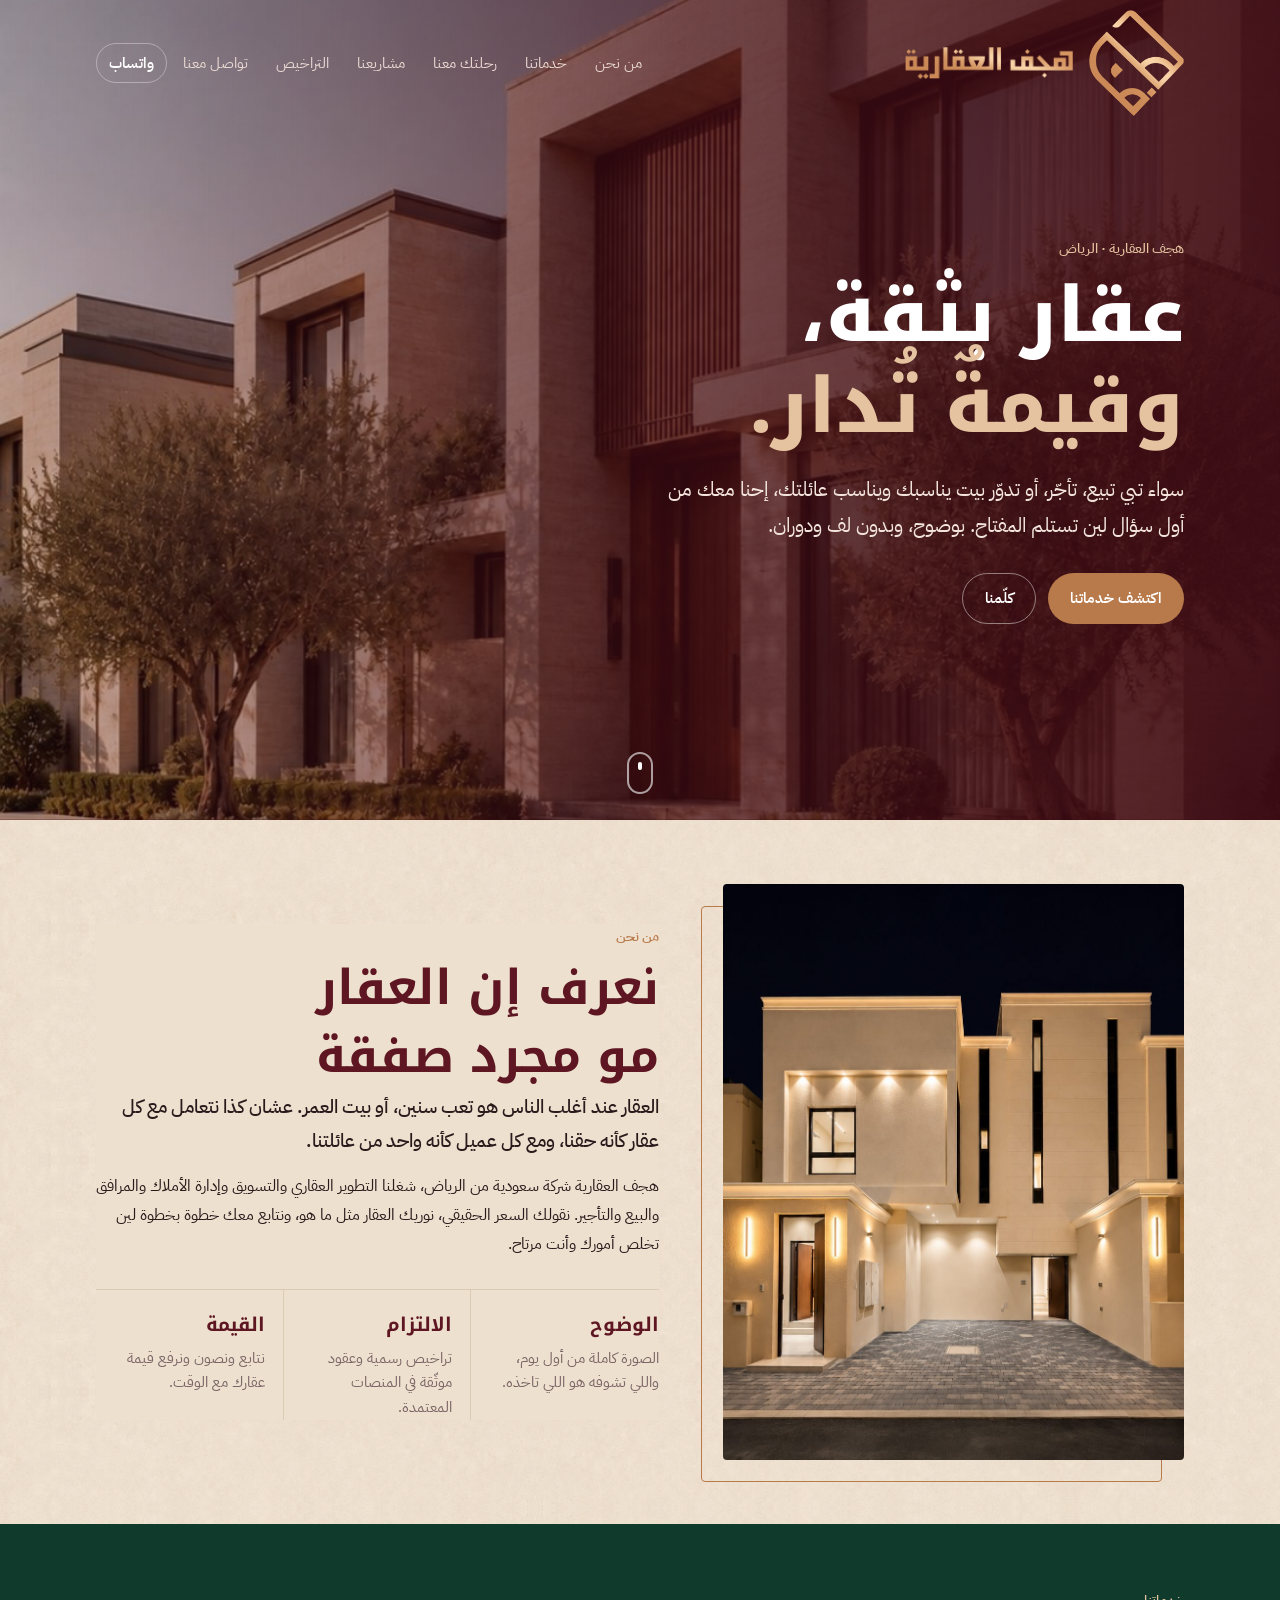
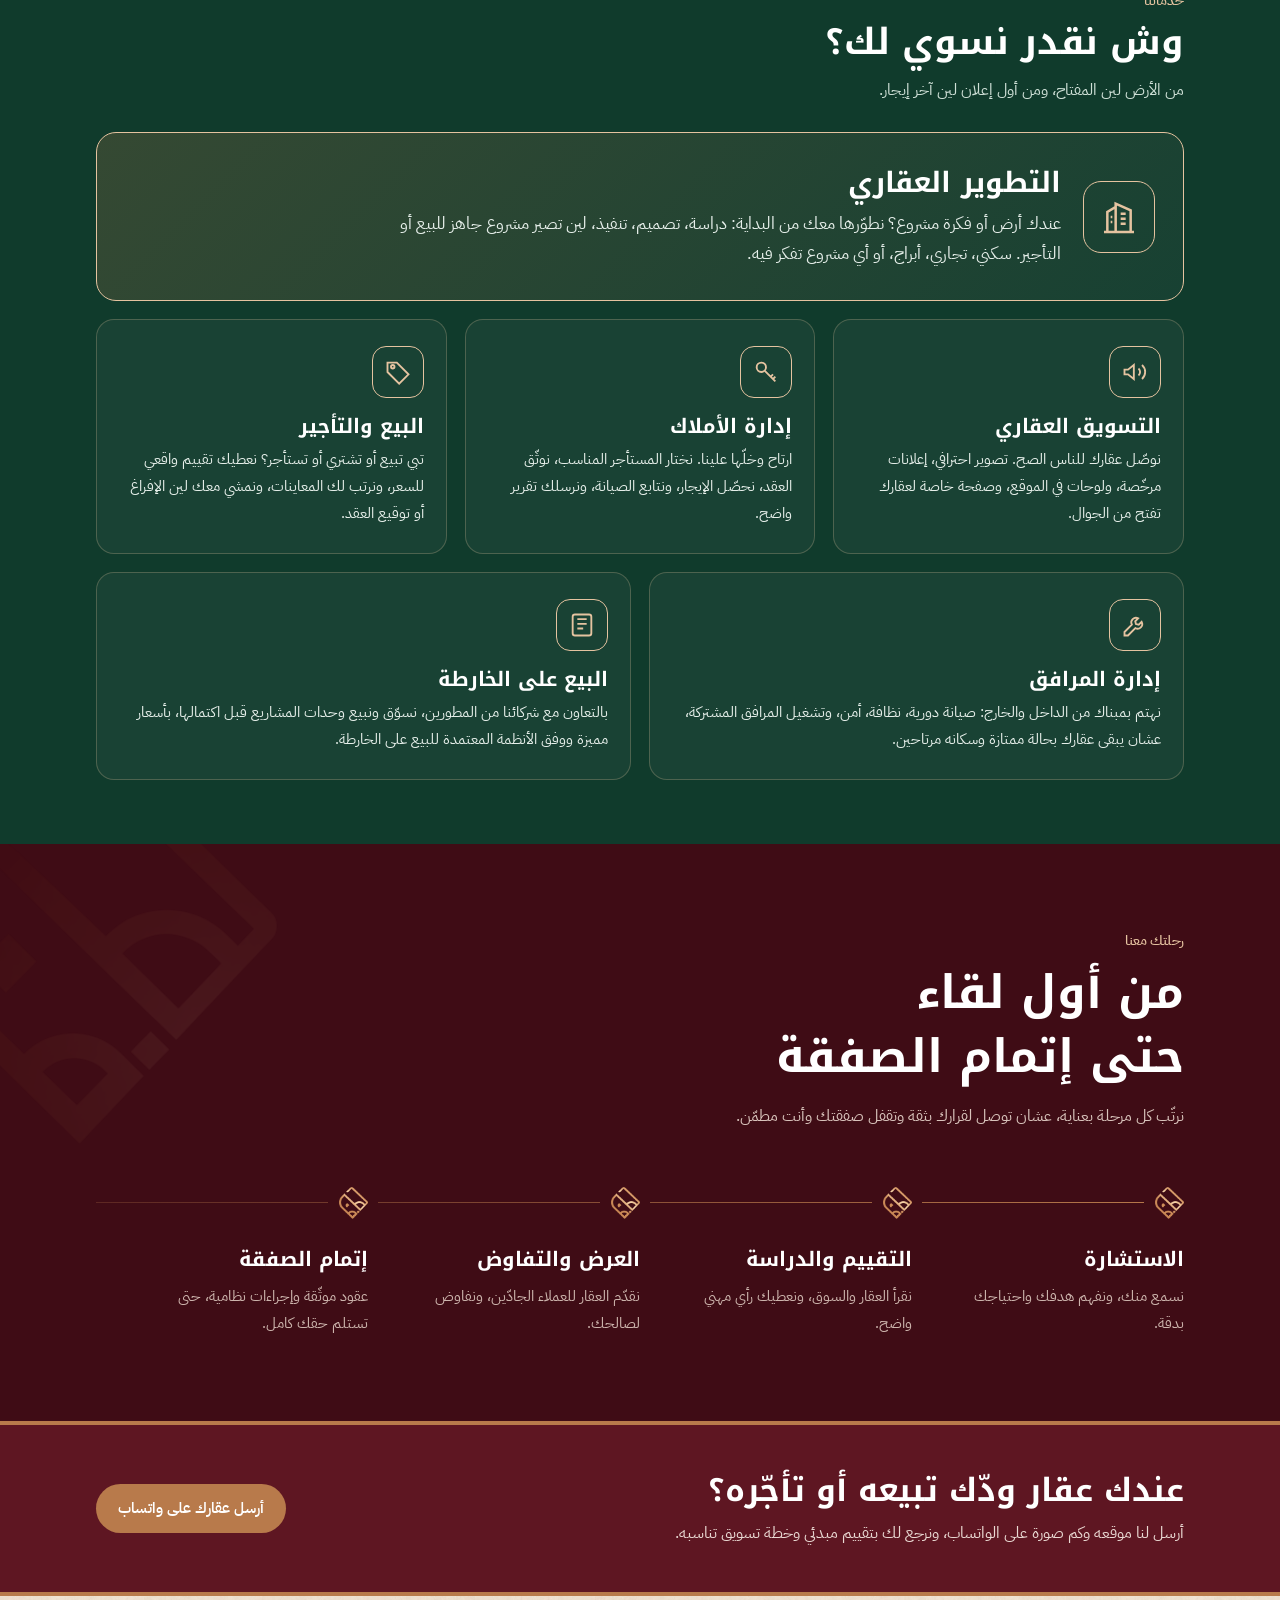
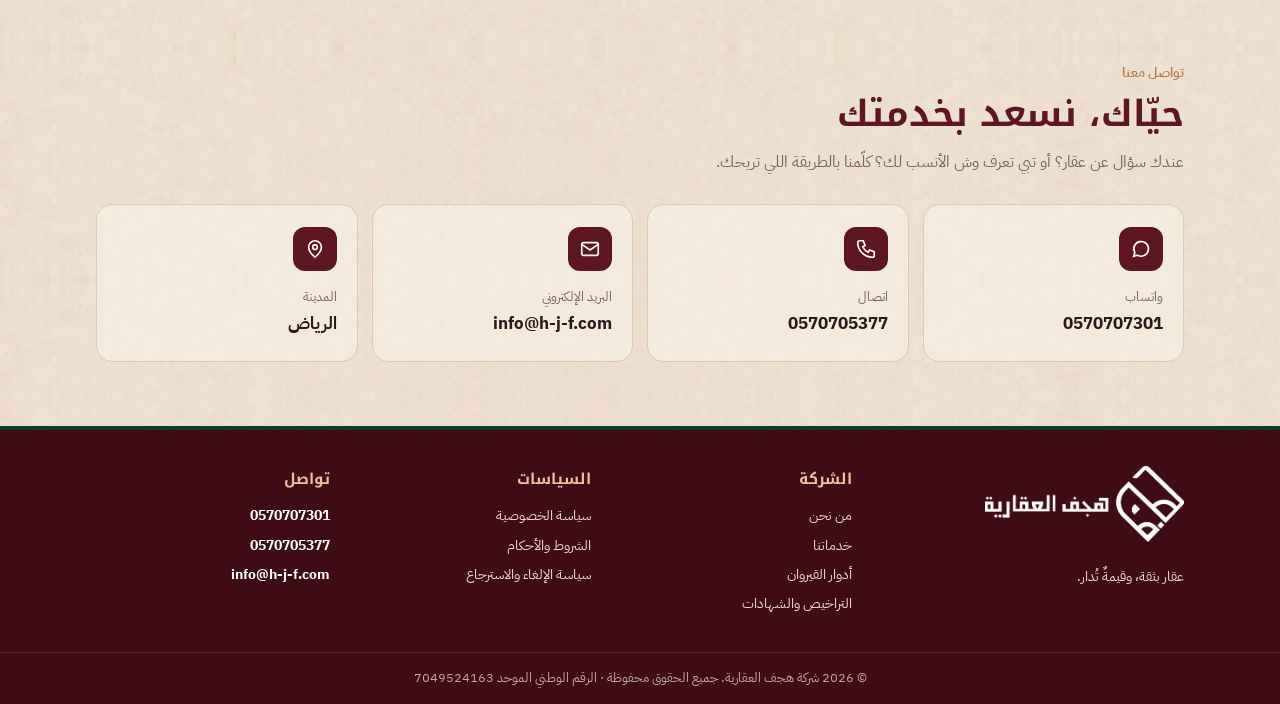
==== index.html @ 3a5e140e "Footer logo: larger wordmark proportional to mark Co-Authored-By: Claude Opus 5.5 <noreply@anthropic" ====
<!doctype html>
<html lang="ar" dir="rtl">
<head>
<meta charset="utf-8">
<meta name="viewport" content="width=device-width, initial-scale=1, viewport-fit=cover">
<title>هجف العقارية | تطوير وتسويق وإدارة أملاك في الرياض</title>
<meta name="description" content="هجف العقارية: شركة عقارية في الرياض، نطوّر المشاريع السكنية والتجارية، ونسوّق عقارك وندير أملاكك ونساعدك تبيع أو تأجّر أو تلقى بيتك، بثقة ووضوح.">
<meta property="og:title" content="هجف العقارية">
<meta property="og:description" content="عقار بثقة، وقيمةٌ تُدار. تسويق عقاري، إدارة أملاك، بيع وتأجير في الرياض.">
<meta property="og:image" content="https://h-j-f.com/img/hero.jpg">
<link rel="canonical" href="https://h-j-f.com/">
<meta property="og:locale" content="ar_SA">
<link rel="icon" href="img/logo-copper.png">
<link rel="preconnect" href="https://fonts.googleapis.com">
<link rel="stylesheet" href="https://fonts.googleapis.com/css2?family=IBM+Plex+Sans+Arabic:wght@400;500;600&family=Noto+Kufi+Arabic:wght@500;700;800&display=swap">
<link rel="stylesheet" href="style.css?v=4">
<script type="application/ld+json">
{"@context":"https://schema.org","@type":"RealEstateAgent","name":"شركة هجف العقارية","alternateName":"HJF Real Estate",
 "telephone":["+966570705377","+966570707301"],"email":"info@h-j-f.com","url":"https://h-j-f.com",
 "address":{"@type":"PostalAddress","addressLocality":"الرياض","addressCountry":"SA"},"areaServed":"الرياض"}
</script>
</head>
<body class="home">

<header class="top" id="top"><div class="wrap">
  <a class="brand" href="./" aria-label="هجف العقارية - الرئيسية"><img class="mk" src="img/mark-metal.png" alt=""><img class="wm" src="img/wordmark-metal.png" alt="هجف العقارية"></a>
  <button class="burger" id="burger" aria-label="القائمة" aria-expanded="false" aria-controls="menu">☰</button>
  <nav class="menu" id="menu" aria-label="القائمة الرئيسية">
    <a href="#about">من نحن</a>
    <a href="#services">خدماتنا</a>
    <a href="#journey">رحلتك معنا</a>
    <a href="https://qairawan.h-j-f.com/">مشاريعنا</a>
    <a href="licenses.html">التراخيص</a>
    <a href="#contact">تواصل معنا</a>
    <a class="call" href="https://wa.me/966570707301" target="_blank" rel="noopener">واتساب</a>
  </nav>
</div></header>

<main>
<section class="hero2">
  <div class="bg" aria-hidden="true"><img src="img/hero.jpg" alt=""></div>
  <div class="wrap">
    <div class="eyebrow rv">هجف العقارية · الرياض</div>
    <h1 class="rv">عقار بثقة،<br><em>وقيمةٌ تُدار.</em></h1>
    <p class="rv">سواء تبي تبيع، تأجّر، أو تدوّر بيت يناسبك ويناسب عائلتك، إحنا معك من أول سؤال لين تستلم المفتاح. بوضوح، وبدون لف ودوران.</p>
    <div class="cta rv">
      <a class="btn copper" href="#services">اكتشف خدماتنا</a>
      <a class="btn ghost" href="#contact">كلّمنا</a>
    </div>
  </div>
  <a class="scrollhint" href="#about" aria-label="انزل للأسفل"><span></span></a>
</section>

<section class="s" id="about"><div class="wrap">
  <div class="about3">
    <figure class="aimg rv"><img src="img/facade.jpg" alt="واجهة مبنى سكني حديث بإضاءة ليلية"></figure>
    <div class="atext">
      <div class="eyebrow c rv">من نحن</div>
      <h2 class="big rv">نعرف إن العقار<br>مو مجرد صفقة</h2>
      <p class="lead rv">العقار عند أغلب الناس هو تعب سنين، أو بيت العمر. عشان كذا نتعامل مع كل عقار كأنه حقنا، ومع كل عميل كأنه واحد من عائلتنا.</p>
      <p class="rv">هجف العقارية شركة سعودية من الرياض، شغلنا التطوير العقاري والتسويق وإدارة الأملاك والمرافق والبيع والتأجير. نقولك السعر الحقيقي، نوريك العقار مثل ما هو، ونتابع معك خطوة بخطوة لين تخلص أمورك وأنت مرتاح.</p>
      <dl class="princ rv">
        <div><dt>الوضوح</dt><dd>الصورة كاملة من أول يوم، واللي تشوفه هو اللي تاخذه.</dd></div>
        <div><dt>الالتزام</dt><dd>تراخيص رسمية وعقود موثّقة في المنصات المعتمدة.</dd></div>
        <div><dt>القيمة</dt><dd>نتابع ونصون ونرفع قيمة عقارك مع الوقت.</dd></div>
      </dl>
    </div>
  </div>
</div></section>

<section class="s green" id="services"><div class="wrap">
  <div class="sh rv"><div class="eyebrow">خدماتنا</div><h2>وش نقدر نسوي لك؟</h2><p>من الأرض لين المفتاح، ومن أول إعلان لين آخر إيجار.</p></div>
  <article class="dev rv">
    <div class="ic"><svg viewBox="0 0 24 24"><path d="M3 21h18M5 21V9l5-3v15M10 21V4l9 4v13M13 10h3M13 13h3M13 16h3M7 12h1M7 15h1"/></svg></div>
    <div>
      <h3>التطوير العقاري</h3>
      <p>عندك أرض أو فكرة مشروع؟ نطوّرها معك من البداية: دراسة، تصميم، تنفيذ، لين تصير مشروع جاهز للبيع أو التأجير. سكني، تجاري، أبراج، أو أي مشروع تفكر فيه.</p>
    </div>
  </article>
  <div class="svc">
    <article class="rv">
      <div class="ic"><svg viewBox="0 0 24 24"><path d="M3 10v4h3l5 4V6L6 10H3z"/><path d="M15 9a4 4 0 0 1 0 6M18 6a8 8 0 0 1 0 12"/></svg></div>
      <h3>التسويق العقاري</h3>
      <p>نوصّل عقارك للناس الصح. تصوير احترافي، إعلانات مرخّصة، ولوحات في الموقع، وصفحة خاصة لعقارك تفتح من الجوال.</p>
    </article>
    <article class="rv">
      <div class="ic"><svg viewBox="0 0 24 24"><circle cx="8" cy="8" r="4"/><path d="M11 11l9 9M16 16l2-2M18 18l2-2"/></svg></div>
      <h3>إدارة الأملاك</h3>
      <p>ارتاح وخلّها علينا. نختار المستأجر المناسب، نوثّق العقد، نحصّل الإيجار، ونتابع الصيانة، ونرسلك تقرير واضح.</p>
    </article>
    <article class="rv">
      <div class="ic"><svg viewBox="0 0 24 24"><path d="M3 12V4h8l10 10-8 8L3 12z"/><circle cx="7.5" cy="7.5" r="1.5"/></svg></div>
      <h3>البيع والتأجير</h3>
      <p>تبي تبيع أو تشتري أو تستأجر؟ نعطيك تقييم واقعي للسعر، ونرتب لك المعاينات، ونمشي معك لين الإفراغ أو توقيع العقد.</p>
    </article>
    <article class="rv">
      <div class="ic"><svg viewBox="0 0 24 24"><path d="M14.7 6.3a4 4 0 0 0-5.4 5.4L3 18v3h3l6.3-6.3a4 4 0 0 0 5.4-5.4l-2.5 2.5-2.4-.6-.6-2.4 2.5-2.5z"/></svg></div>
      <h3>إدارة المرافق</h3>
      <p>نهتم بمبناك من الداخل والخارج: صيانة دورية، نظافة، أمن، وتشغيل المرافق المشتركة، عشان يبقى عقارك بحالة ممتازة وسكانه مرتاحين.</p>
    </article>
    <article class="rv">
      <div class="ic"><svg viewBox="0 0 24 24"><rect x="4" y="3" width="16" height="18" rx="2"/><path d="M8 7h8M8 11h8M8 15h5"/></svg></div>
      <h3>البيع على الخارطة</h3>
      <p>بالتعاون مع شركائنا من المطورين، نسوّق ونبيع وحدات المشاريع قبل اكتمالها، بأسعار مميزة ووفق الأنظمة المعتمدة للبيع على الخارطة.</p>
    </article>
  </div>
</div></section>

<section class="journey" id="journey"><div class="wrap">
  <div class="jhead rv">
    <div class="eyebrow">رحلتك معنا</div>
    <h2>من أول لقاء<br>حتى إتمام الصفقة</h2>
    <p>نرتّب كل مرحلة بعناية، عشان توصل لقرارك بثقة وتقفل صفقتك وأنت مطمّن.</p>
  </div>
  <ol class="jline">
    <li class="rv"><i aria-hidden="true"></i><b>الاستشارة</b><p>نسمع منك، ونفهم هدفك واحتياجك بدقة.</p></li>
    <li class="rv"><i aria-hidden="true"></i><b>التقييم والدراسة</b><p>نقرأ العقار والسوق، ونعطيك رأي مهني واضح.</p></li>
    <li class="rv"><i aria-hidden="true"></i><b>العرض والتفاوض</b><p>نقدّم العقار للعملاء الجادّين، ونفاوض لصالحك.</p></li>
    <li class="rv"><i aria-hidden="true"></i><b>إتمام الصفقة</b><p>عقود موثّقة وإجراءات نظامية، حتى تستلم حقك كامل.</p></li>
  </ol>
</div></section>


<section class="owner"><div class="wrap rv">
  <div>
    <h2>عندك عقار ودّك تبيعه أو تأجّره؟</h2>
    <p>أرسل لنا موقعه وكم صورة على الواتساب، ونرجع لك بتقييم مبدئي وخطة تسويق تناسبه.</p>
  </div>
  <a class="btn copper" href="https://wa.me/966570707301" target="_blank" rel="noopener">أرسل عقارك على واتساب</a>
</div></section>

<section class="s" id="contact"><div class="wrap">
  <div class="sh rv"><div class="eyebrow c">تواصل معنا</div><h2>حيّاك، نسعد بخدمتك</h2><p>عندك سؤال عن عقار؟ أو تبي تعرف وش الأنسب لك؟ كلّمنا بالطريقة اللي تريحك.</p></div>
  <div class="cgrid">
    <a class="cc rv" href="https://wa.me/966570707301" target="_blank" rel="noopener"><span class="i"><svg viewBox="0 0 24 24"><path d="M4 20l1.3-4A8 8 0 1 1 8 18.7L4 20z"/></svg></span><span><small>واتساب</small><b class="ltr">0570707301</b></span></a>
    <a class="cc rv" href="tel:+966570705377"><span class="i"><svg viewBox="0 0 24 24"><path d="M5 3h4l2 5-2.5 1.5a11 11 0 0 0 6 6L16 13l5 2v4a2 2 0 0 1-2 2A16 16 0 0 1 3 5a2 2 0 0 1 2-2z"/></svg></span><span><small>اتصال</small><b class="ltr">0570705377</b></span></a>
    <a class="cc rv" href="mailto:info@h-j-f.com"><span class="i"><svg viewBox="0 0 24 24"><rect x="3" y="5" width="18" height="14" rx="2"/><path d="M3 7l9 6 9-6"/></svg></span><span><small>البريد الإلكتروني</small><b class="ltr">info@h-j-f.com</b></span></a>
    <div class="cc rv"><span class="i"><svg viewBox="0 0 24 24"><path d="M12 21s-7-6.2-7-11a7 7 0 0 1 14 0c0 4.8-7 11-7 11z"/><circle cx="12" cy="10" r="2.5"/></svg></span><span><small>المدينة</small><b>الرياض</b></span></div>
  </div>
</div></section>
</main>

<!-- SHARED FOOTER: edit partials/footer.html then run tools/sync_footer.py -->
<footer>
  <div class="wrap">
    <div>
      <img class="logo" src="img/logo-white-hjf.png?v=2" alt="هجف العقارية">
      <p style="margin-top:12px">عقار بثقة، وقيمةٌ تُدار.</p>
    </div>
    <div>
      <h4>الشركة</h4>
      <ul>
        <li><a href="./#about">من نحن</a></li>
        <li><a href="./#services">خدماتنا</a></li>
        <li><a href="https://qairawan.h-j-f.com/">أدوار القيروان</a></li>
        <li><a href="licenses.html">التراخيص والشهادات</a></li>
      </ul>
    </div>
    <div>
      <h4>السياسات</h4>
      <ul>
        <li><a href="privacy.html">سياسة الخصوصية</a></li>
        <li><a href="terms.html">الشروط والأحكام</a></li>
        <li><a href="refund.html">سياسة الإلغاء والاسترجاع</a></li>
      </ul>
    </div>
    <div>
      <h4>تواصل</h4>
      <ul>
        <li><a href="https://wa.me/966570707301"><b>0570707301</b></a></li>
        <li><a href="tel:+966570705377"><b>0570705377</b></a></li>
        <li><a href="mailto:info@h-j-f.com"><b>info@h-j-f.com</b></a></li>
      </ul>
    </div>
  </div>
  <div class="copy">© <span id="yr">2026</span> شركة هجف العقارية. جميع الحقوق محفوظة · الرقم الوطني الموحد <span class="ltr">7049524163</span></div>
</footer>

<script src="site.js?v=4"></script>
</body>
</html>
---- style.css ----
/* هجف العقارية: الهوية (عنابي/نحاسي/كريمي/أخضر) مطابقة لصفحة أدوار القيروان */
:root{
  --burgundy:#5E1622; --burgundy-deep:#3F0C15; --copper:#B87A4B; --copper-soft:#E5C3A0;
  --cream:#F7F1E8; --paper:#FFFDF9; --ink:#2A1A1C; --muted:#7A6466; --line:#E7DACB;
  --green:#103B2C; --green-bg:#E2ECE6;
  --f-display:"Noto Kufi Arabic","IBM Plex Sans Arabic",Tahoma,sans-serif;
  --f-body:"IBM Plex Sans Arabic",Tahoma,"Segoe UI",sans-serif;
  color-scheme:light;
}
*{box-sizing:border-box}
[hidden]{display:none!important}
html{scroll-behavior:smooth}
html,body{margin:0}
body{background:var(--cream);color:var(--ink);font-family:var(--f-body);font-size:16px;line-height:1.8;direction:rtl}
img{max-width:100%}
.wrap{max-width:1120px;margin-inline:auto;padding-inline:max(16px,env(safe-area-inset-left,0px))}
h1,h2,h3{font-family:var(--f-display);text-wrap:balance;margin:0;line-height:1.4}
a{color:inherit}
:focus-visible{outline:3px solid var(--copper);outline-offset:2px}
.ltr{direction:ltr;unicode-bidi:isolate;font-variant-numeric:tabular-nums}
.tbd{color:var(--copper);font-style:normal;font-weight:600}
.preview{background:#FFF4D6;color:#6B4A00;font-size:13.5px;text-align:center;padding:8px 16px}

/* header */
.top{background:var(--burgundy-deep);color:#fff;position:sticky;top:0;z-index:20}
.top .wrap{display:flex;align-items:center;justify-content:space-between;gap:16px;padding-block:10px}
.brand{display:flex;align-items:center;gap:12px;text-decoration:none;color:#fff}
.brand .mk{height:52px;width:auto;display:block}
.brand .wm{height:20px;width:auto;display:block}
.menu{display:flex;gap:4px;align-items:center;flex-wrap:wrap}
.menu a{text-decoration:none;font-size:14.5px;padding:6px 12px;border-radius:999px;color:#EAD9D3}
.menu a:hover{background:rgba(255,255,255,.08);color:#fff}
.menu a.call{border:1px solid rgba(255,255,255,.35);color:#fff;font-weight:600}
.burger{display:none;background:none;border:1px solid rgba(255,255,255,.35);color:#fff;border-radius:10px;width:42px;height:38px;font-size:20px;cursor:pointer}

/* buttons */
.btn{display:inline-flex;align-items:center;justify-content:center;gap:8px;font-family:var(--f-body);font-weight:600;font-size:15px;padding:11px 22px;border-radius:999px;text-decoration:none;border:0;cursor:pointer}
.btn.copper{background:var(--copper);color:#fff}
.btn.copper:hover{background:#a96b3e}
.btn.ghost{background:transparent;color:#fff;border:1px solid rgba(255,255,255,.45)}
.btn.burg{background:var(--burgundy);color:#fff}
.btn.line{background:var(--paper);color:var(--burgundy);border:1px solid var(--line)}

/* hero */
.hero{background:var(--burgundy);color:#fff;overflow:hidden}
.hero .wrap{display:grid;grid-template-columns:1.05fr .95fr;gap:36px;align-items:center;padding-block:56px}
.eyebrow{color:var(--copper-soft);font-size:14px;font-weight:500}
.hero h1{font-size:clamp(32px,5.4vw,54px);font-weight:800;margin-block:8px 14px;color:#fff}
.hero h1 em{font-style:normal;color:var(--copper-soft)}
.hero p{color:#EAD9D3;max-width:48ch;margin:0;font-size:17px}
.hero .cta{display:flex;flex-wrap:wrap;gap:10px;margin-top:26px}
.hero figure{margin:0;border-radius:20px;overflow:hidden;aspect-ratio:4/3.4;border:3px solid var(--copper);box-shadow:0 20px 50px rgba(0,0,0,.35)}
.hero figure img{width:100%;height:100%;object-fit:cover;display:block}
.trust{display:flex;flex-wrap:wrap;gap:8px;margin-top:22px}
.trust span{font-size:13px;background:rgba(255,255,255,.08);border:1px solid rgba(255,255,255,.18);padding:4px 12px;border-radius:999px;color:#F4E6DD}
.trust b{color:#fff;font-variant-numeric:tabular-nums}

/* sections */
section.s{padding-block:64px}
section.s.alt{background:var(--paper);border-block:1px solid var(--line)}
.sh{margin-bottom:28px;max-width:720px}
.sh .eyebrow{color:var(--copper)}
.sh h2{font-size:clamp(26px,3.6vw,36px);color:var(--burgundy);margin-top:4px}
.sh p{color:var(--muted);margin:8px 0 0}

/* about */
.about{display:grid;grid-template-columns:1.2fr 1fr;gap:32px;align-items:start}
.about p{margin:0 0 12px}
.values{list-style:none;margin:0;padding:0;display:grid;gap:12px}
.values li{background:var(--paper);border:1px solid var(--line);border-radius:14px;padding:14px 16px}
.values b{display:block;font-family:var(--f-display);color:var(--green);font-size:16px}
.values span{color:var(--muted);font-size:14.5px}

/* services */
.svc{display:grid;grid-template-columns:repeat(3,1fr);gap:18px}
.svc article{background:var(--green);color:#E6EFEA;border-radius:18px;padding:26px 22px;position:relative;overflow:hidden}
.svc article::after{content:"";position:absolute;left:-30px;bottom:-30px;width:120px;height:120px;border:2px solid rgba(229,195,160,.25);transform:rotate(45deg)}
.svc .ic{width:52px;height:52px;border-radius:14px;border:1px solid var(--copper-soft);display:grid;place-items:center;margin-bottom:14px}
.svc .ic svg{width:28px;height:28px;stroke:var(--copper-soft);fill:none;stroke-width:1.6}
.svc h3{color:#fff;font-size:20px;margin-bottom:6px}
.svc p{margin:0;font-size:15px}
.svc ul{margin:10px 0 0;padding-inline-start:18px;font-size:14.5px;color:#CFE0D7}

/* projects */
.proj{display:grid;grid-template-columns:1fr 1fr;border-radius:22px;overflow:hidden;background:var(--paper);border:1px solid var(--line);text-decoration:none;color:inherit;box-shadow:0 16px 40px rgba(94,22,34,.08);transition:transform .2s}
.proj:hover{transform:translateY(-3px)}
.proj img{width:100%;height:420px;object-fit:cover;display:block}
.proj .b{padding:28px;display:flex;flex-direction:column;gap:10px;justify-content:center}
.proj h3{font-size:28px;color:var(--burgundy)}
.proj .pills{display:flex;gap:8px;flex-wrap:wrap}
.pill{font-size:13px;font-weight:600;padding:4px 12px;border-radius:999px;background:var(--cream);color:var(--burgundy);border:1px solid var(--line)}
.proj .go{color:var(--copper);font-weight:700;margin-top:6px}

/* licenses */
.lic{display:grid;grid-template-columns:repeat(3,1fr);gap:20px}
.lic figure{margin:0;background:var(--paper);border:1px solid var(--line);border-radius:18px;overflow:hidden;display:flex;flex-direction:column}
.lic button{all:unset;cursor:zoom-in;display:block;background:#EEE6DA;padding:14px}
.lic button:focus-visible{outline:3px solid var(--copper);outline-offset:-3px}
.lic img{display:block;width:100%;aspect-ratio:1/1.414;object-fit:contain;background:#fff;border-radius:6px;box-shadow:0 4px 14px rgba(0,0,0,.08)}
.lic figcaption{padding:14px 16px;display:grid;gap:2px}
.lic figcaption b{font-family:var(--f-display);color:var(--burgundy);font-size:16px}
.lic figcaption span{font-size:14px;color:var(--muted)}
.lic .ok{display:inline-flex;align-items:center;gap:6px;color:var(--green);font-weight:600;font-size:13px;background:var(--green-bg);padding:2px 10px;border-radius:999px;justify-self:start;margin-top:6px}
.lic .ok::before{content:"";width:7px;height:7px;border-radius:50%;background:currentColor}
.reginfo{margin-top:26px;background:var(--paper);border:1px solid var(--line);border-radius:18px;padding:20px 22px}
.reginfo dl{display:grid;grid-template-columns:repeat(auto-fit,minmax(230px,1fr));gap:14px 24px;margin:0}
.reginfo dt{color:var(--muted);font-size:13.5px}
.reginfo dd{margin:0;font-weight:600}
.verify{font-size:14px;color:var(--muted);margin:14px 0 0}

/* contact */
.contact{display:grid;grid-template-columns:1fr 1fr;gap:24px}
.cards{display:grid;gap:12px}
.cc{display:flex;align-items:center;gap:14px;background:var(--paper);border:1px solid var(--line);border-radius:16px;padding:16px 18px;text-decoration:none}
.cc .i{width:44px;height:44px;border-radius:12px;background:var(--burgundy);display:grid;place-items:center;flex:none}
.cc .i svg{width:22px;height:22px;stroke:#fff;fill:none;stroke-width:1.8}
.cc small{display:block;color:var(--muted);font-size:13px}
.cc b{font-size:17px}
.hours{background:var(--paper);border:1px solid var(--line);border-radius:16px;padding:18px 20px}
.hours h3{font-size:17px;color:var(--green);margin-bottom:8px}
.hours p{margin:0 0 6px}
.mapbox{border-radius:18px;overflow:hidden;border:2px solid var(--copper);min-height:320px;background:#EFE6D8}
.mapbox iframe{width:100%;height:100%;min-height:320px;border:0;display:block}

/* footer */
footer{background:var(--burgundy-deep);color:#EAD9D3;border-top:4px solid var(--green)}
footer .wrap{padding-block:36px;display:grid;grid-template-columns:1.3fr 1fr 1fr 1fr;gap:28px}
footer img.logo{height:76px;width:auto}
footer h4{margin:0 0 10px;color:var(--copper-soft);font-family:var(--f-display);font-size:15px}
footer p{margin:0;font-size:14px}
footer ul{list-style:none;margin:0;padding:0;font-size:14px;display:grid;gap:4px}
footer a{text-decoration:none}
footer a:hover{color:#fff;text-decoration:underline}
footer b{color:#fff;font-variant-numeric:tabular-nums}
.copy{border-top:1px solid rgba(255,255,255,.12);font-size:12.5px;text-align:center;padding-block:14px;color:#BFA7A3}

/* lightbox */
.lb{position:fixed;inset:0;z-index:60;background:rgba(20,8,10,.85);display:flex;align-items:center;justify-content:center;padding:20px}
.lb img{max-height:92vh;max-width:min(92vw,900px);background:#fff;border-radius:8px}
.lb button{position:absolute;top:16px;left:16px;width:44px;height:44px;border-radius:50%;border:0;background:#fff;font-size:24px;cursor:pointer}

/* policy pages */
.doc{max-width:820px;margin-inline:auto;padding-block:48px 64px}
.doc h1{font-size:clamp(28px,4vw,38px);color:var(--burgundy);margin-bottom:6px}
.doc .upd{color:var(--muted);font-size:14px;margin:0 0 28px}
.doc h2{font-size:20px;color:var(--green);margin:30px 0 8px}
.doc p,.doc li{font-size:16px}
.doc ul,.doc ol{padding-inline-start:22px}
.doc .box{background:var(--paper);border:1px solid var(--line);border-radius:16px;padding:18px 20px}

@media (max-width:960px){
  .svc,.lic{grid-template-columns:1fr 1fr}
  footer .wrap{grid-template-columns:1fr 1fr}
}
@media (max-width:760px){
  .burger{display:block}
  .menu{display:none;position:absolute;inset:100% 0 auto 0;background:var(--burgundy-deep);flex-direction:column;align-items:stretch;padding:8px 16px 16px}
  .menu.open{display:flex}
  .top .wrap{position:relative}
  .hero .wrap{grid-template-columns:1fr;padding-block:32px}
  .hero figure{order:-1}
  .about,.contact,.proj{grid-template-columns:1fr}
  .proj img{height:260px}
  .svc,.lic{grid-template-columns:1fr}
  section.s{padding-block:44px}
  footer .wrap{grid-template-columns:1fr}
  .brand .mk{height:44px}.brand .wm{height:18px}
}
@media (prefers-reduced-motion:reduce){*{transition:none!important;scroll-behavior:auto!important}}

/* CR certificate (landscape) + contact panel */
.crcard{margin:0 0 20px;background:var(--paper);border:1px solid var(--line);border-radius:18px;overflow:hidden;display:grid;grid-template-columns:1.5fr 1fr;align-items:center}
.crcard button{all:unset;cursor:zoom-in;display:block;background:#EEE6DA;padding:16px}
.crcard button:focus-visible{outline:3px solid var(--copper);outline-offset:-3px}
.crcard img{display:block;width:100%;aspect-ratio:1.414/1;object-fit:contain;background:#fff;border-radius:6px;box-shadow:0 4px 14px rgba(0,0,0,.08)}
.crcard figcaption{padding:20px 24px;display:grid;gap:4px}
.crcard figcaption b{font-family:var(--f-display);color:var(--burgundy);font-size:20px}
.crcard figcaption span{color:var(--muted)}
.crcard .ok{display:inline-flex;align-items:center;gap:6px;color:var(--green);font-weight:600;font-size:13px;background:var(--green-bg);padding:2px 10px;border-radius:999px;justify-self:start;margin-top:6px}
.crcard .ok::before{content:"";width:7px;height:7px;border-radius:50%;background:currentColor}
.cpanel{background:var(--burgundy);color:#EAD9D3;border-radius:18px;padding:32px 28px;display:flex;flex-direction:column;align-items:flex-start;gap:12px;justify-content:center;border:2px solid var(--copper)}
.cpanel img{width:64px;height:auto}
.cpanel h3{color:#fff;font-size:24px}
.cpanel p{margin:0}
@media (max-width:760px){.crcard{grid-template-columns:1fr}}
.lic.two{grid-template-columns:repeat(2,minmax(0,1fr));max-width:820px;margin-inline:auto}
@media (max-width:760px){.lic.two{grid-template-columns:1fr}}

/* ===== v2: full-bleed hero, motion, formal sections ===== */
.top{transition:background .35s,box-shadow .35s}
.home .top{position:fixed;inset:0 0 auto;background:transparent}
.home .top.solid,.top.solid{background:var(--burgundy-deep);box-shadow:0 6px 24px rgba(0,0,0,.18)}
.hero2{position:relative;min-height:min(100svh,820px);display:flex;align-items:center;color:#fff;overflow:hidden;background:var(--burgundy-deep)}
.hero2 .bg{position:absolute;inset:0}
.hero2 .bg img{width:100%;height:100%;object-fit:cover;display:block;animation:kb 22s ease-out both}
.hero2::after{content:"";position:absolute;inset:0;background:linear-gradient(to left,rgba(63,12,21,.92) 0%,rgba(63,12,21,.72) 45%,rgba(63,12,21,.25) 100%)}
.hero2 .wrap{position:relative;z-index:1;width:100%;padding-block:120px 80px}
.hero2 h1{font-size:clamp(40px,7vw,76px);font-weight:800;line-height:1.2;margin:10px 0 18px}
.hero2 h1 em{font-style:normal;color:var(--copper-soft)}
.hero2 p{font-size:clamp(17px,1.6vw,20px);color:#F2E4DC;max-width:44ch;margin:0}
.hero2 .cta{display:flex;flex-wrap:wrap;gap:12px;margin-top:30px}
.scrollhint{position:absolute;bottom:26px;left:50%;transform:translateX(-50%);z-index:1;width:26px;height:42px;border:2px solid rgba(255,255,255,.6);border-radius:14px}
.scrollhint span{position:absolute;top:8px;left:50%;width:4px;height:8px;margin-left:-2px;border-radius:2px;background:#fff;animation:sh 1.8s infinite}
@keyframes kb{from{transform:scale(1.12)}to{transform:scale(1)}}
@keyframes sh{0%{opacity:0;transform:translateY(0)}30%{opacity:1}100%{opacity:0;transform:translateY(14px)}}
.eyebrow.c{color:var(--copper);font-weight:600}
h2.big{font-size:clamp(30px,4.4vw,48px);color:var(--burgundy);margin-top:6px}
.lead{font-size:19px;color:var(--ink);font-weight:500}
.about{grid-template-columns:1fr 1.2fr;gap:48px;align-items:start;margin-bottom:36px}
.values{grid-template-columns:repeat(3,1fr);gap:18px}
.values li{padding:22px 20px;border-top:3px solid var(--copper)}
section.s.green{background:var(--green);color:#E6EFEA}
section.s.green .sh h2{color:#fff}
section.s.green .sh p{color:#CFE0D7}
section.s.green .eyebrow{color:var(--copper-soft)}
.svc article{background:rgba(255,255,255,.04);border:1px solid rgba(229,195,160,.25)}
.steps{list-style:none;margin:0;padding:0;display:grid;grid-template-columns:repeat(4,1fr);gap:18px;counter-reset:s}
.steps li{background:var(--paper);border:1px solid var(--line);border-radius:18px;padding:22px 20px;position:relative}
.steps .n{display:grid;place-items:center;width:44px;height:44px;border-radius:50%;background:var(--burgundy);color:#fff;font-family:var(--f-display);font-weight:700;margin-bottom:12px}
.steps b{display:block;font-family:var(--f-display);font-size:18px;color:var(--burgundy)}
.steps p{margin:4px 0 0;color:var(--muted);font-size:15px}
.proj .pimg{overflow:hidden}
.proj .pimg img{transition:transform .8s ease}
.proj:hover .pimg img{transform:scale(1.05)}
.owner{background:var(--burgundy);color:#EAD9D3;border-block:4px solid var(--copper)}
.owner .wrap{display:flex;align-items:center;justify-content:space-between;gap:24px;flex-wrap:wrap;padding-block:44px}
.owner h2{color:#fff;font-size:clamp(24px,3vw,32px)}
.owner p{margin:6px 0 0}
.cgrid{display:grid;grid-template-columns:repeat(4,1fr);gap:14px}
.cgrid .cc{flex-direction:column;align-items:flex-start;padding:22px 20px}
.pagehead{background:var(--burgundy);color:#fff}
.pagehead .wrap{padding-block:56px 48px}
.pagehead .eyebrow{color:var(--copper-soft)}
.pagehead h1{font-size:clamp(32px,5vw,48px);margin:6px 0 10px}
.pagehead p{color:#EAD9D3;max-width:60ch;margin:0}
.verify a{color:var(--copper);font-weight:600}
.copy a{color:#E5C3A0}
/* reveal */
.anim .rv{opacity:0;transform:translateY(26px);transition:opacity .8s ease,transform .8s cubic-bezier(.2,.7,.2,1)}
.anim .rv.in{opacity:1;transform:none}
.hero2 .rv{opacity:1!important;transform:none!important;animation:up .9s cubic-bezier(.2,.7,.2,1) both}
.hero2 .rv:nth-child(2){animation-delay:.12s}.hero2 .rv:nth-child(3){animation-delay:.24s}.hero2 .rv:nth-child(4){animation-delay:.36s}
@keyframes up{from{opacity:0;transform:translateY(24px)}to{opacity:1;transform:none}}
@media (max-width:960px){.steps,.cgrid{grid-template-columns:1fr 1fr}.values{grid-template-columns:1fr}}
@media (max-width:760px){
  .about{grid-template-columns:1fr;gap:12px}
  .hero2::after{background:linear-gradient(to top,rgba(63,12,21,.95) 10%,rgba(63,12,21,.6) 70%,rgba(63,12,21,.35))}
  .hero2 .wrap{padding-block:110px 90px}
  .steps,.cgrid{grid-template-columns:1fr}
  .home .top .menu{background:var(--burgundy-deep)}
}
@media (prefers-reduced-motion:reduce){.hero2 .bg img,.scrollhint span,.hero2 .rv{animation:none}}
.svc article::after{display:none}
.dev{display:grid;grid-template-columns:auto 1fr;gap:22px;align-items:center;background:linear-gradient(135deg,rgba(184,122,75,.22),rgba(255,255,255,.03));border:1px solid var(--copper-soft);border-radius:20px;padding:30px 28px;margin-bottom:18px}
.dev .ic{width:72px;height:72px;border-radius:18px;border:1px solid var(--copper-soft);display:grid;place-items:center}
.dev .ic svg{width:40px;height:40px;stroke:var(--copper-soft);fill:none;stroke-width:1.5}
.dev h3{color:#fff;font-size:clamp(22px,2.6vw,28px);margin-bottom:6px}
.dev p{margin:0;font-size:17px;color:#E6EFEA;max-width:70ch}
@media (max-width:760px){.dev{grid-template-columns:1fr;padding:24px 20px}}
.svc{grid-template-columns:repeat(6,1fr)}
.svc article{grid-column:span 2}
.svc article:nth-child(4),.svc article:nth-child(5){grid-column:span 3}
@media (max-width:960px){.svc{grid-template-columns:1fr 1fr}.svc article,.svc article:nth-child(4),.svc article:nth-child(5){grid-column:auto}}
@media (max-width:760px){.svc{grid-template-columns:1fr}}

/* ===== v3: bigger brand, editorial about, journey timeline ===== */
.brand{gap:16px}
.brand .mk{height:72px}
.brand .wm{height:32px}
@media (max-width:760px){.brand .mk{height:54px}.brand .wm{height:24px}.brand{gap:12px}}
.about3{display:grid;grid-template-columns:.9fr 1.1fr;gap:64px;align-items:center}
.aimg{margin:0;position:relative;aspect-ratio:4/5}
.aimg::before{content:"";position:absolute;inset:22px 22px -22px -22px;border:1.5px solid var(--copper);border-radius:4px}
.aimg img{position:relative;width:100%;height:100%;object-fit:cover;display:block;border-radius:4px}
.atext p{margin:0 0 14px}
.princ{margin:30px 0 0;display:grid;grid-template-columns:repeat(3,1fr);border-top:1px solid var(--line)}
.princ div{padding:18px 0 0 18px}
.princ div+div{border-right:1px solid var(--line);padding-right:18px}
.princ dt{font-family:var(--f-display);font-weight:700;color:var(--burgundy);font-size:19px;margin-bottom:4px}
.princ dd{margin:0;color:var(--muted);font-size:14.5px;line-height:1.7}
.journey{background:var(--burgundy-deep);color:#EAD9D3;padding-block:84px;position:relative;overflow:hidden}
.journey::before{content:"";position:absolute;left:-120px;top:-120px;width:420px;height:420px;background:url(img/mark-copper.png) center/contain no-repeat;opacity:.06}
.jhead{max-width:560px;margin-bottom:56px}
.jhead .eyebrow{color:var(--copper-soft)}
.jhead h2{color:#fff;font-size:clamp(30px,4.2vw,46px);margin:8px 0 12px}
.jhead p{margin:0;color:#D9C4BC}
.jline{list-style:none;margin:0;padding:0;display:grid;grid-template-columns:repeat(4,1fr);position:relative}
.jline::before{content:"";position:absolute;top:9px;right:0;left:0;height:1px;background:linear-gradient(to left,var(--copper),rgba(184,122,75,.25))}
.jline li{position:relative;padding-left:24px}
.jline i{display:block;width:18px;height:18px;transform:rotate(45deg);border:1.5px solid var(--copper);background:var(--burgundy-deep);margin-bottom:26px}
.jline li:last-child i{background:var(--copper)}
.jline b{display:block;font-family:var(--f-display);color:#fff;font-size:20px;margin-bottom:6px}
.jline p{margin:0;font-size:15px;color:#CDB5AD;max-width:24ch}
@media (max-width:900px){
  .about3{grid-template-columns:1fr;gap:44px}
  .aimg{max-width:420px;aspect-ratio:4/3.4}
  .princ{grid-template-columns:1fr}
  .princ div,.princ div+div{border-right:0;padding:16px 0;border-bottom:1px solid var(--line)}
  .jline{grid-template-columns:1fr;gap:30px;padding-right:30px}
  .jline::before{top:0;bottom:0;right:8px;left:auto;width:1px;height:auto;background:linear-gradient(to bottom,var(--copper),rgba(184,122,75,.25))}
  .jline li{padding:0}
  .jline i{position:absolute;right:-30px;top:4px;margin:0}
}
html,body{overflow-x:clip}
@media (max-width:760px){.cgrid .cc{flex-direction:row;align-items:center;padding:16px 18px}}
/* journey markers: company mark instead of diamond */
.jline::before{top:16px}
.jline i{width:30px;height:32px;transform:none;border:0;background:var(--burgundy-deep) url(img/mark-metal.png) center/contain no-repeat;margin-bottom:22px;box-shadow:0 0 0 6px var(--burgundy-deep)}
.jline li:last-child i{background:var(--burgundy-deep) url(img/mark-metal.png) center/contain no-repeat;width:38px;height:40px;margin-top:-4px;margin-bottom:18px;filter:drop-shadow(0 0 10px rgba(229,195,160,.45))}
@media (max-width:900px){.jline i{right:-36px;top:0}.jline li:last-child i{right:-40px;top:-4px;margin:0}.jline::before{right:7px}}
.jline li:last-child i{width:30px;height:32px;margin-top:0;margin-bottom:22px;filter:none}
@media (max-width:900px){.jline li:last-child i{right:-36px;top:0;margin:0}}
/* align timeline line exactly through the mark's corners */
.jline::before{top:15px}
@media (max-width:900px){.jline::before{right:10px;top:0}}
@media (max-width:900px){
  .jline{padding-right:44px}
  .jline i,.jline li:last-child i{right:-44px;top:0;margin:0}
  .jline::before{right:16px;top:0}
}
.jline i,.jline li:last-child i{box-shadow:none}
.jline i,.jline li:last-child i{box-shadow:0 0 0 10px var(--burgundy-deep)}

/* ===== brand beige textured paper (from identity posts) ===== */
:root{--cream:#EDE0CE;--paper:rgba(250,244,234,.55);--line:#DCCBB4}
body,section.s,section.s.alt,.atext,.pagehead+section{background-color:#EDE0CE}
body{background-image:url(img/texture-beige.jpg);background-size:1070px auto;background-repeat:repeat}
section.s:not(.green),section.s.alt{background:transparent}
.doc .box,.values li,.cc,.steps li,.reginfo,.lic figure,.crcard,.hours,.proj{background:rgba(250,244,234,.55)}
.lic button,.crcard button{background:rgba(200,180,150,.25)}
/* metallic header logo, bigger mark; footer wordmark */
.brand .mk{height:92px}
.brand .wm{height:32px}
.flogo{display:flex;align-items:center;gap:14px}
.flogo img:first-child{height:70px;width:auto}
.flogo img:last-child{height:26px;width:auto}
@media (max-width:760px){.brand .mk{height:66px}.brand .wm{height:24px}}
/* footer logo back to original proportions; header mark +15% */
.flogo{gap:10px}
.flogo img:first-child{height:74px}
.flogo img:last-child{height:19px}
.brand .mk{height:106px}
@media (max-width:760px){.brand .mk{height:76px}}
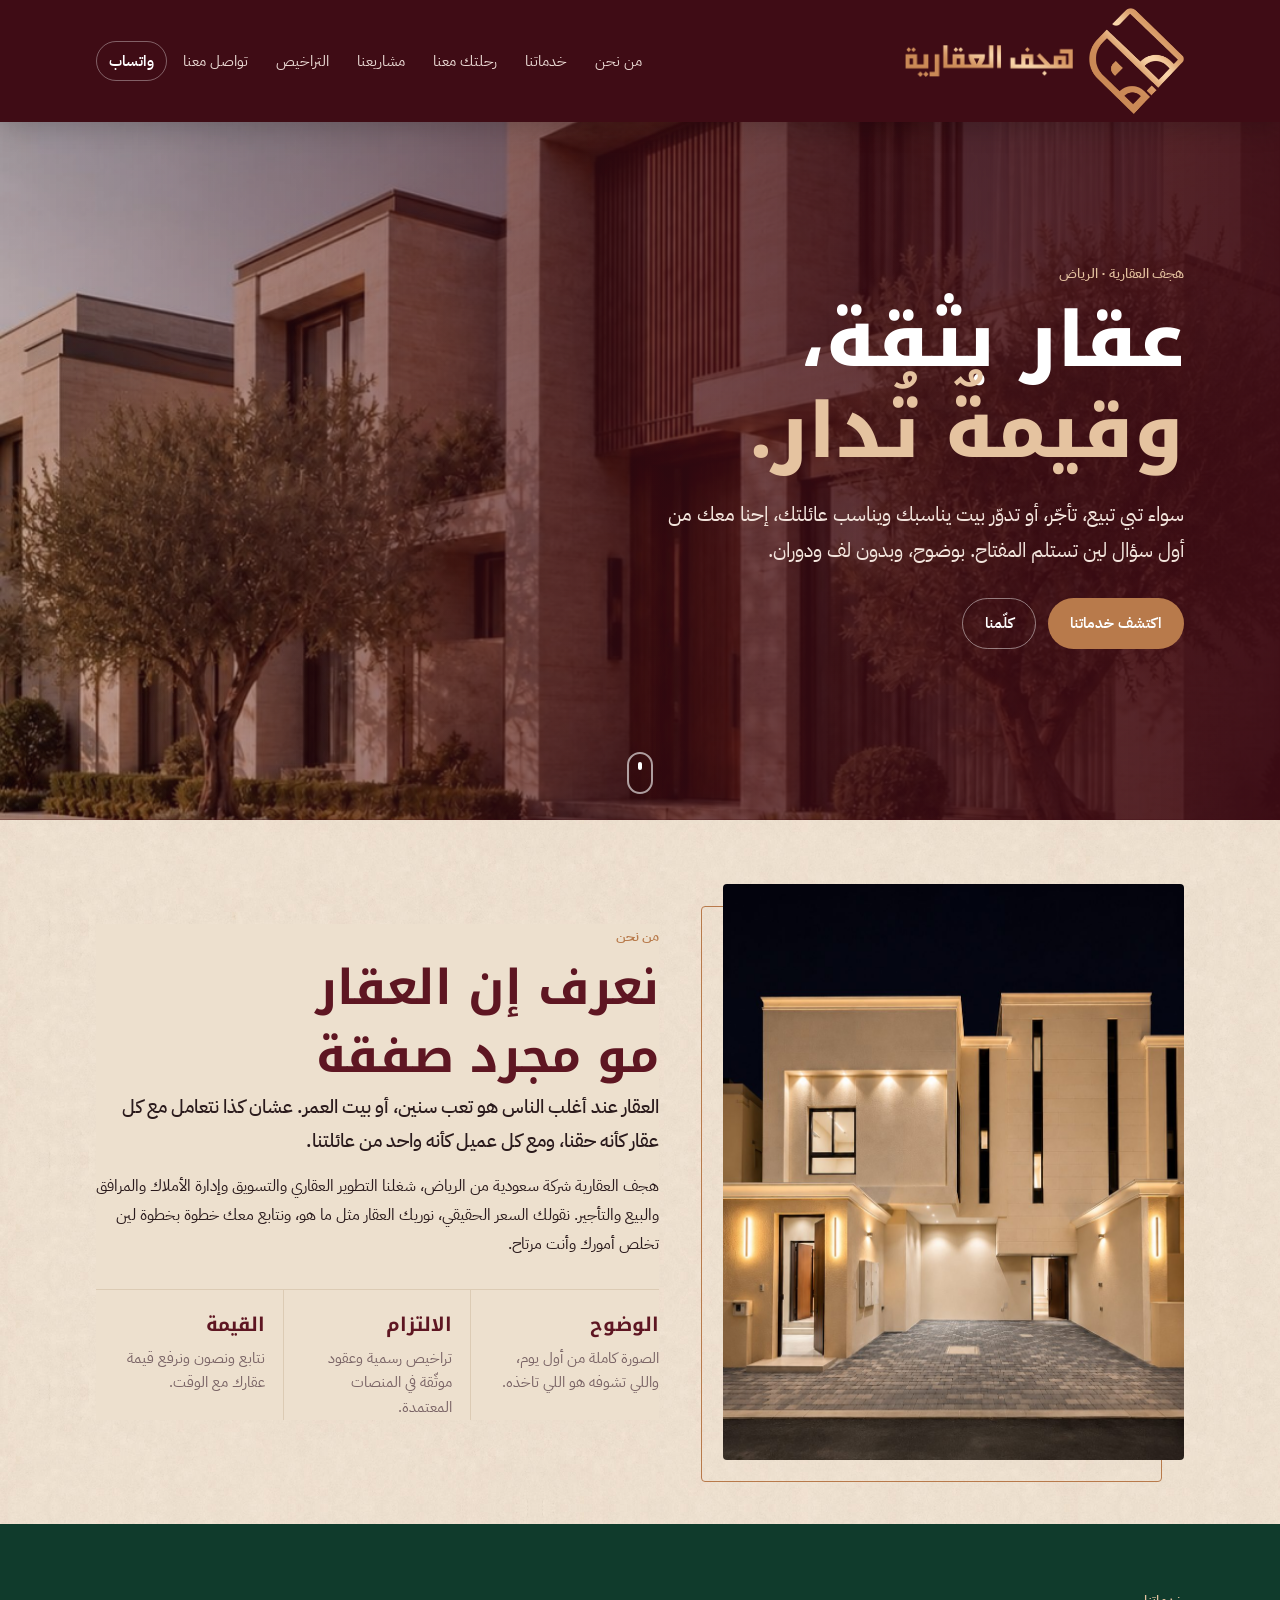
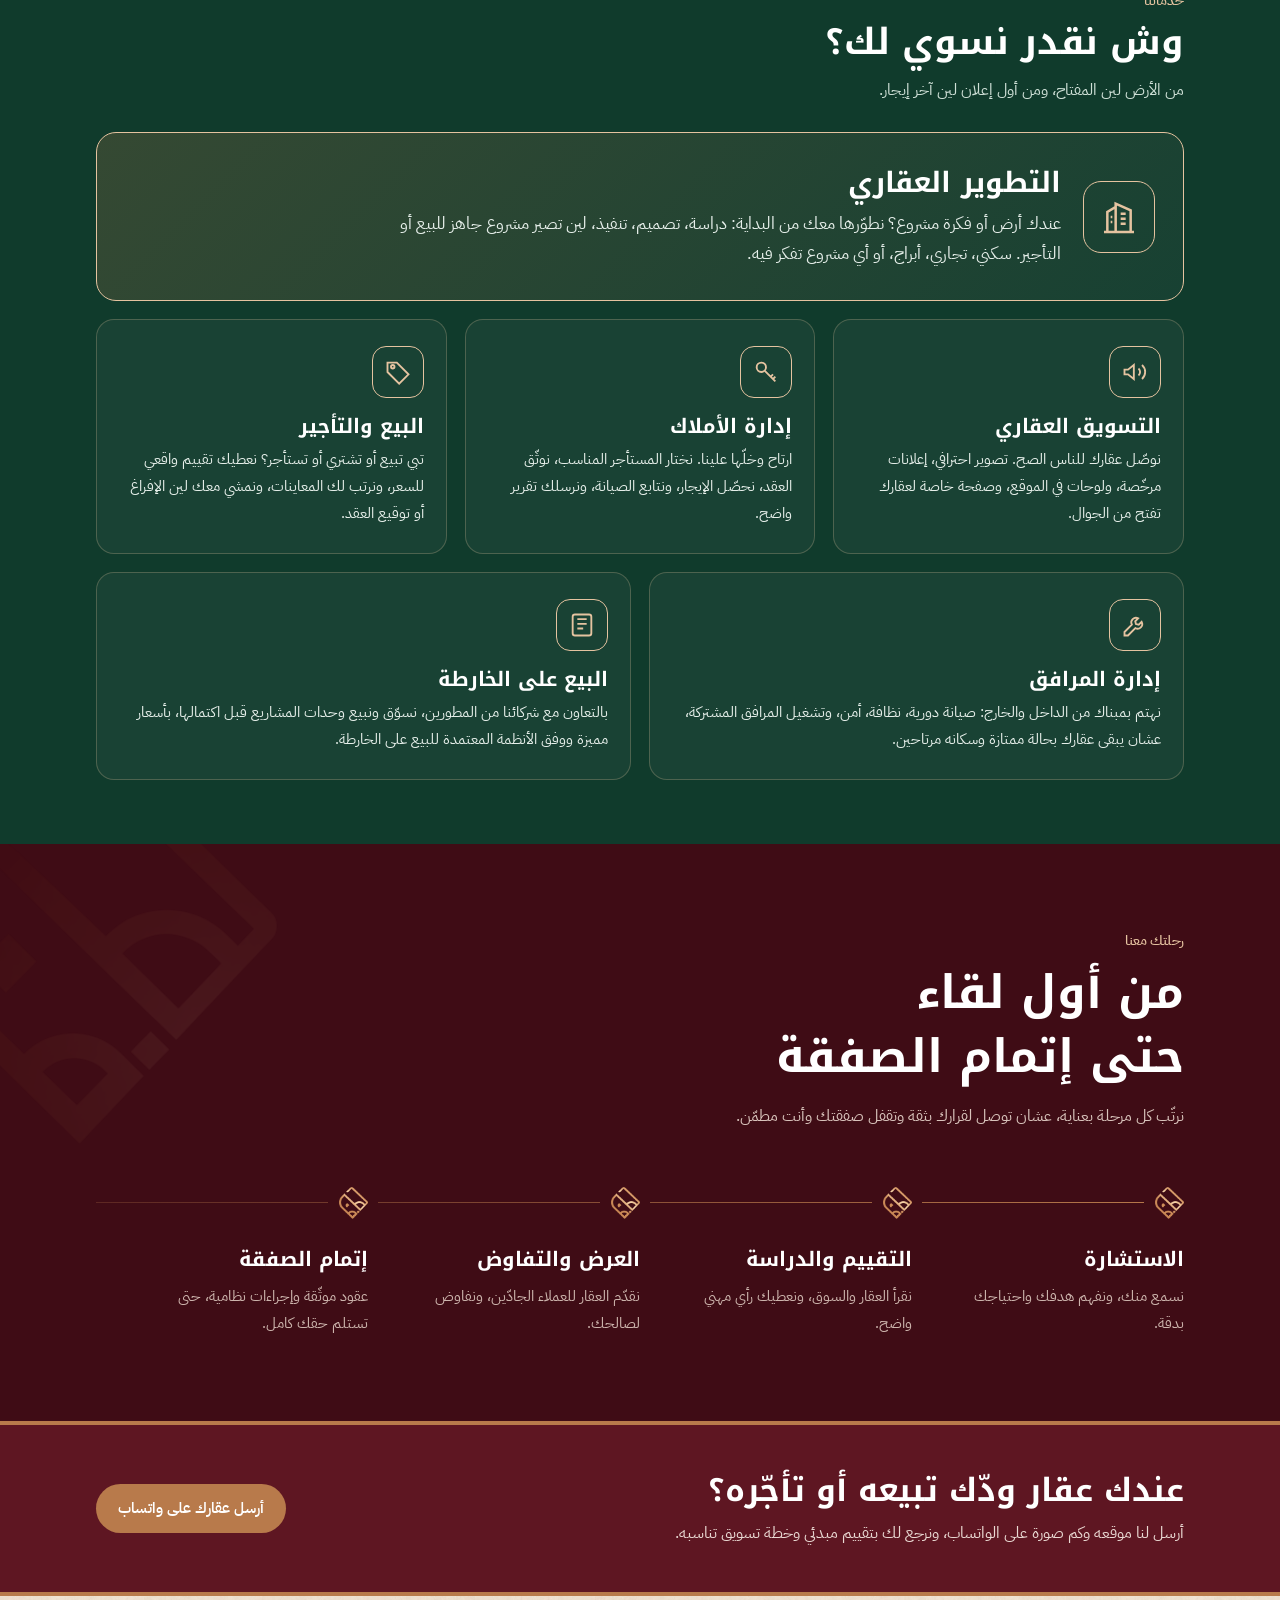
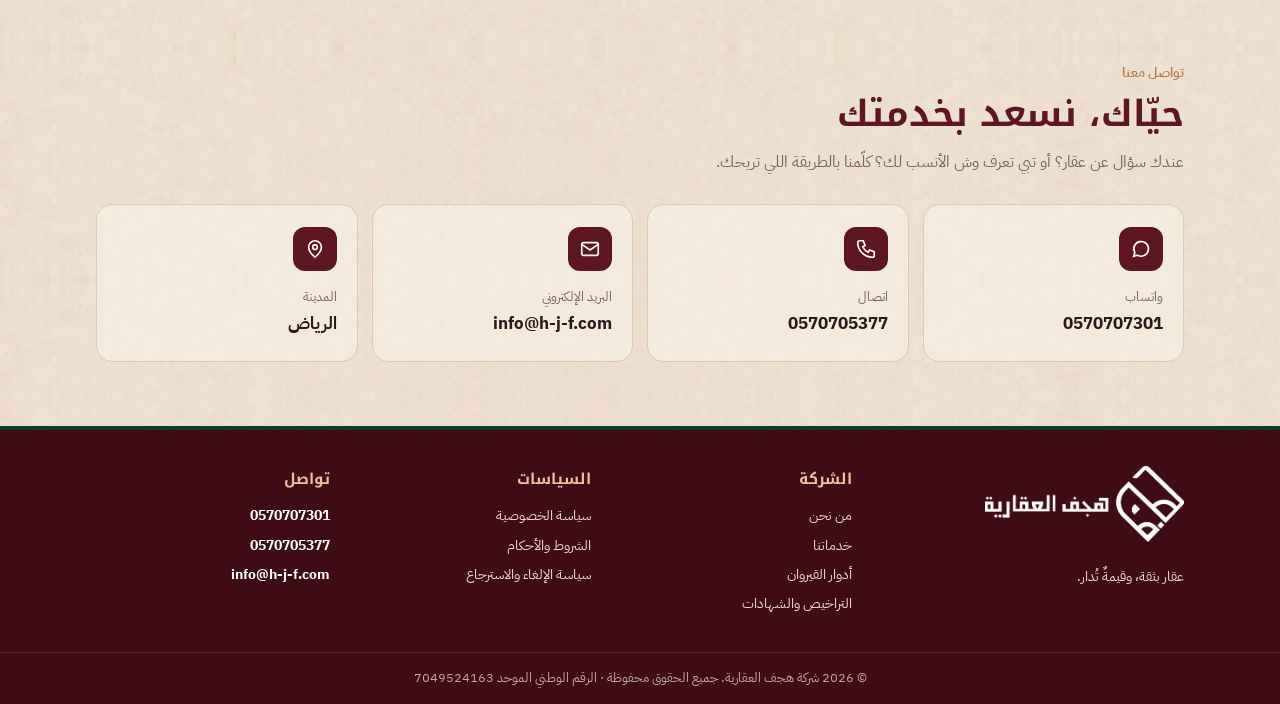
==== commit 1e467849: "Shared fixed header on every page Co-Authored-By: Claude Opus 5.5 <noreply@anthropic.com> Claude-Ses" ====
--- a/index.html
+++ b/index.html
@@ -13,7 +13,7 @@
 <link rel="icon" href="img/logo-copper.png">
 <link rel="preconnect" href="https://fonts.googleapis.com">
 <link rel="stylesheet" href="https://fonts.googleapis.com/css2?family=IBM+Plex+Sans+Arabic:wght@400;500;600&family=Noto+Kufi+Arabic:wght@500;700;800&display=swap">
-<link rel="stylesheet" href="style.css?v=4">
+<link rel="stylesheet" href="style.css?v=5">
 <script type="application/ld+json">
 {"@context":"https://schema.org","@type":"RealEstateAgent","name":"شركة هجف العقارية","alternateName":"HJF Real Estate",
  "telephone":["+966570705377","+966570707301"],"email":"info@h-j-f.com","url":"https://h-j-f.com",
@@ -22,16 +22,17 @@
 </head>
 <body class="home">
 
-<header class="top" id="top"><div class="wrap">
-  <a class="brand" href="./" aria-label="هجف العقارية - الرئيسية"><img class="mk" src="img/mark-metal.png" alt=""><img class="wm" src="img/wordmark-metal.png" alt="هجف العقارية"></a>
+<!-- SHARED HEADER: edit partials/header.html then run tools/sync_footer.py -->
+<header class="top solid" id="top"><div class="wrap">
+  <a class="brand" href="https://h-j-f.com/" aria-label="هجف العقارية - الرئيسية"><img class="mk" src="img/mark-metal.png" alt=""><img class="wm" src="img/wordmark-metal.png" alt="هجف العقارية"></a>
   <button class="burger" id="burger" aria-label="القائمة" aria-expanded="false" aria-controls="menu">☰</button>
   <nav class="menu" id="menu" aria-label="القائمة الرئيسية">
-    <a href="#about">من نحن</a>
-    <a href="#services">خدماتنا</a>
-    <a href="#journey">رحلتك معنا</a>
+    <a href="./#about">من نحن</a>
+    <a href="./#services">خدماتنا</a>
+    <a href="./#journey">رحلتك معنا</a>
     <a href="https://qairawan.h-j-f.com/">مشاريعنا</a>
     <a href="licenses.html">التراخيص</a>
-    <a href="#contact">تواصل معنا</a>
+    <a href="./#contact">تواصل معنا</a>
     <a class="call" href="https://wa.me/966570707301" target="_blank" rel="noopener">واتساب</a>
   </nav>
 </div></header>
@@ -176,6 +177,6 @@
   <div class="copy">© <span id="yr">2026</span> شركة هجف العقارية. جميع الحقوق محفوظة · الرقم الوطني الموحد <span class="ltr">7049524163</span></div>
 </footer>
 
-<script src="site.js?v=4"></script>
+<script src="site.js?v=5"></script>
 </body>
 </html>
--- a/style.css
+++ b/style.css
@@ -341,3 +341,10 @@
 .flogo img:last-child{height:19px}
 .brand .mk{height:106px}
 @media (max-width:760px){.brand .mk{height:76px}}
+/* fixed, always-solid header on every page */
+.top,.home .top{position:sticky;top:0;z-index:40;background:var(--burgundy-deep);box-shadow:0 6px 24px rgba(0,0,0,.18)}
+.home .top{position:fixed;inset:0 0 auto}
+.home .hero2 .wrap{padding-top:170px}
+.top .wrap{padding-block:8px}
+@media (max-width:760px){.home .hero2 .wrap{padding-top:130px}}
+html{scroll-padding-top:130px}
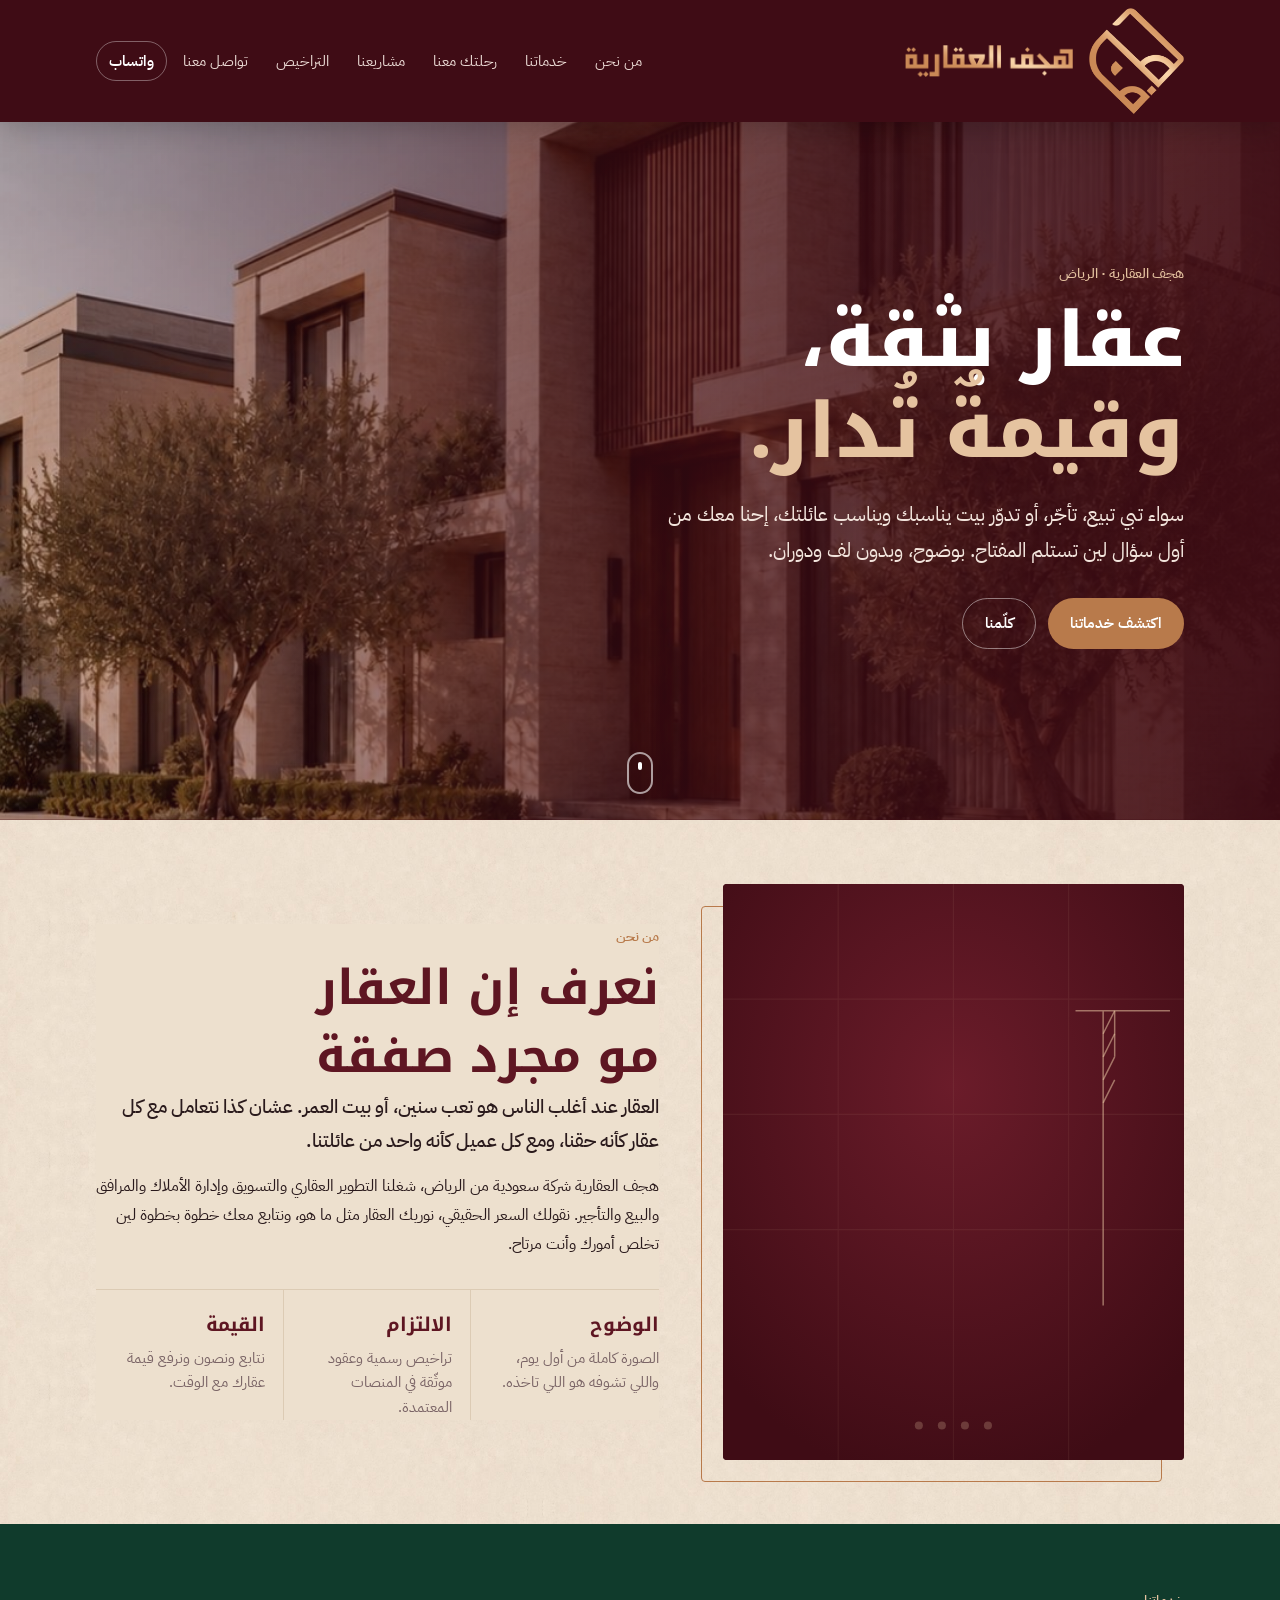
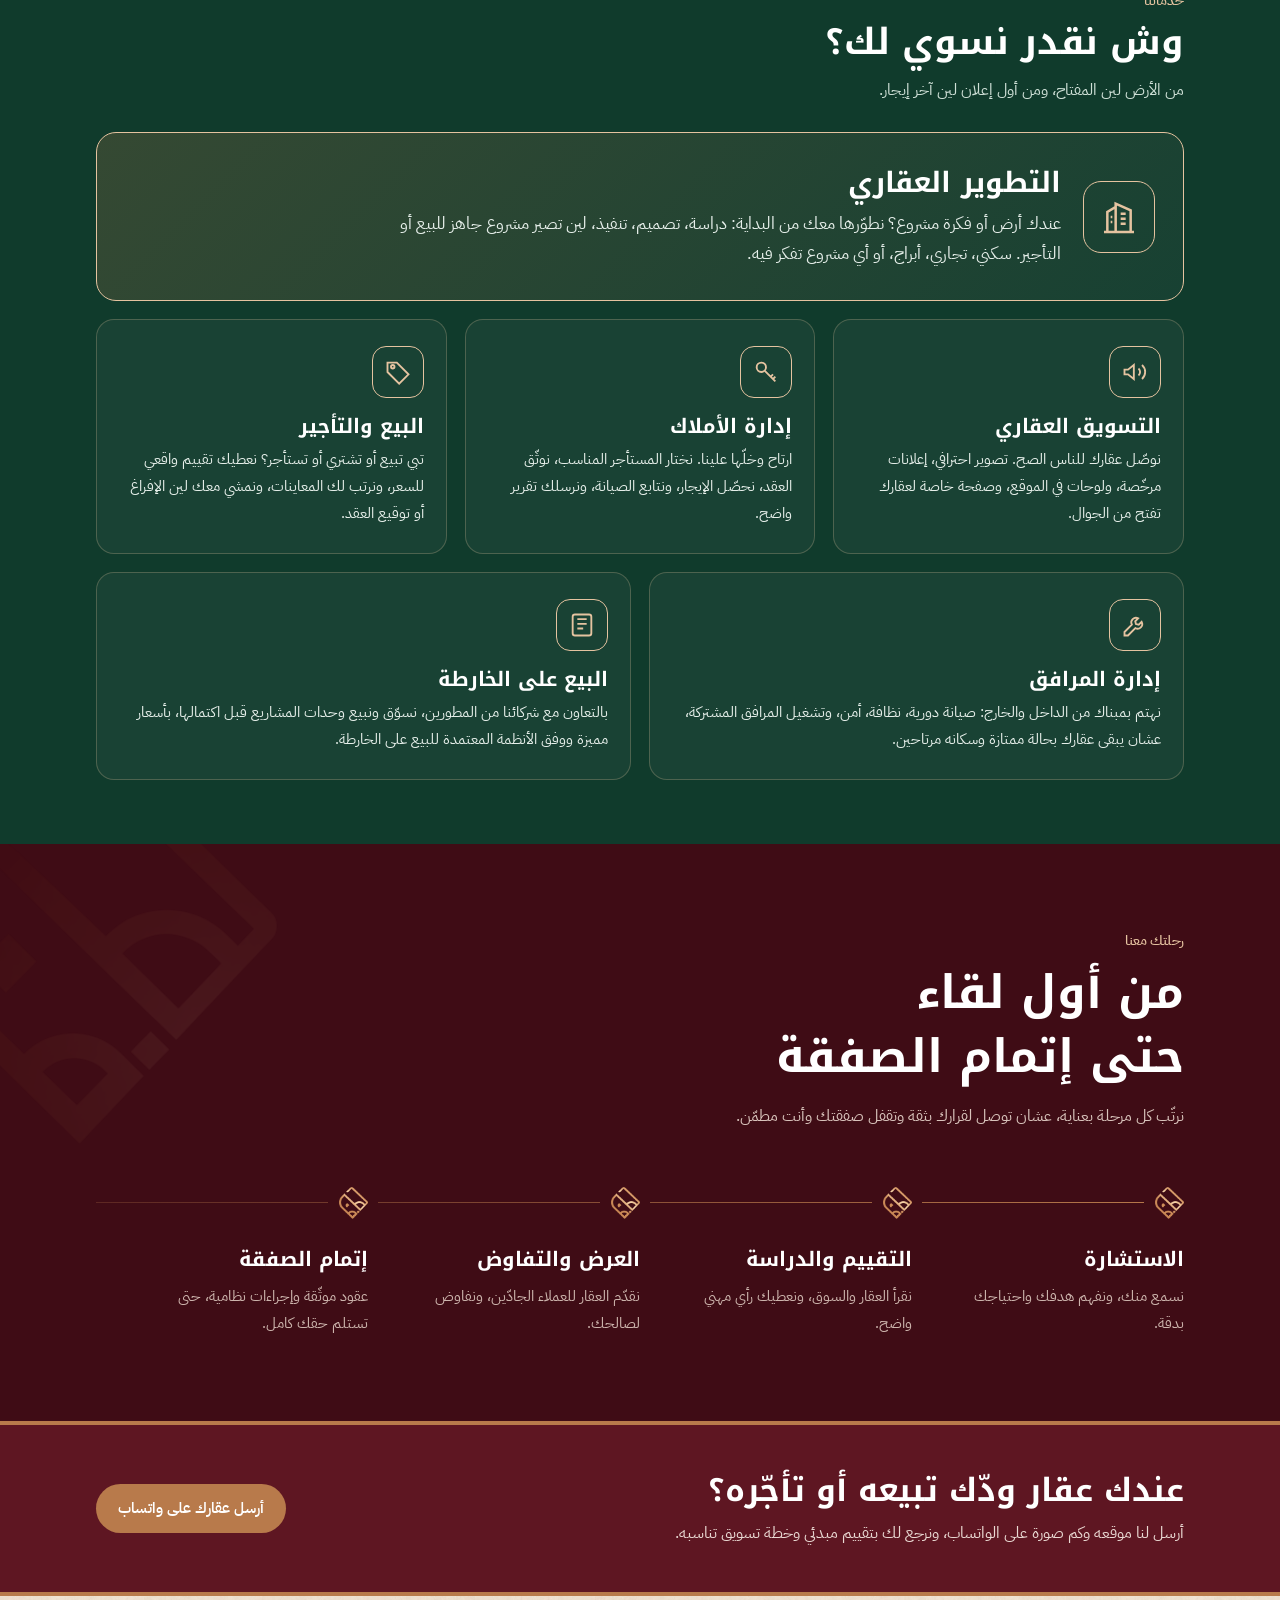
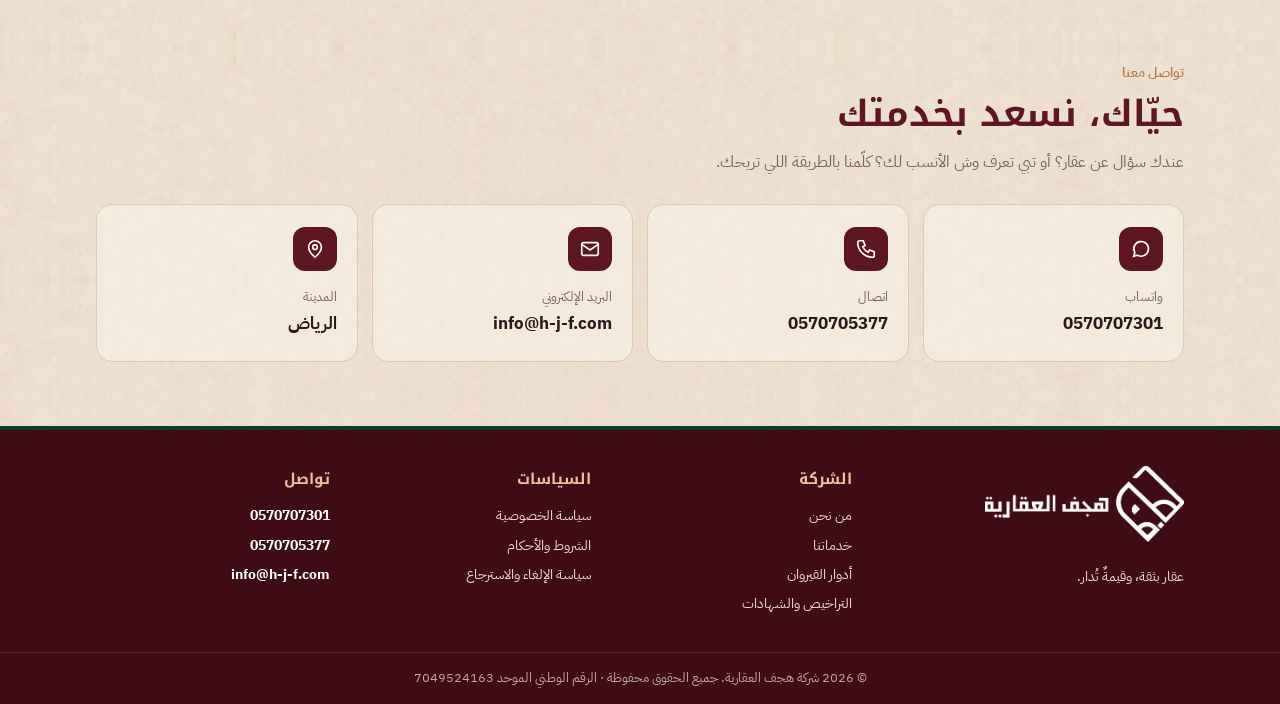
==== commit 9f946b84: "About: animated brand illustration (who we are) instead of project photo Co-Authored-By: Claude Opus" ====
--- a/index.html
+++ b/index.html
@@ -13,7 +13,7 @@
 <link rel="icon" href="img/logo-copper.png">
 <link rel="preconnect" href="https://fonts.googleapis.com">
 <link rel="stylesheet" href="https://fonts.googleapis.com/css2?family=IBM+Plex+Sans+Arabic:wght@400;500;600&family=Noto+Kufi+Arabic:wght@500;700;800&display=swap">
-<link rel="stylesheet" href="style.css?v=5">
+<link rel="stylesheet" href="style.css?v=6">
 <script type="application/ld+json">
 {"@context":"https://schema.org","@type":"RealEstateAgent","name":"شركة هجف العقارية","alternateName":"HJF Real Estate",
  "telephone":["+966570705377","+966570707301"],"email":"info@h-j-f.com","url":"https://h-j-f.com",
@@ -54,7 +54,45 @@
 
 <section class="s" id="about"><div class="wrap">
   <div class="about3">
-    <figure class="aimg rv"><img src="img/facade.jpg" alt="واجهة مبنى سكني حديث بإضاءة ليلية"></figure>
+    <figure class="aimg amotion rv" aria-label="رسم متحرك يعرّف بهجف العقارية: شركة عقارية سعودية من الرياض">
+      <svg viewBox="0 0 400 500" role="img" aria-hidden="true">
+        <defs>
+          <linearGradient id="cu" x1="0" y1="0" x2="1" y2="1"><stop offset="0" stop-color="#C98A58"/><stop offset=".55" stop-color="#F3CFA2"/><stop offset="1" stop-color="#C5824F"/></linearGradient>
+          <radialGradient id="glow" cx=".5" cy=".35" r=".7"><stop offset="0" stop-color="#6B1C2A"/><stop offset="1" stop-color="#3F0C15"/></radialGradient>
+        </defs>
+        <rect width="400" height="500" fill="url(#glow)"/>
+        <g class="grid" stroke="#E5C3A0" stroke-opacity=".07">
+          <path d="M0 100H400M0 200H400M0 300H400M100 0V500M200 0V500M300 0V500"/>
+        </g>
+        <!-- plot / land -->
+        <path class="d d1" d="M40 380H360" stroke="url(#cu)" stroke-width="2"/>
+        <path class="d d1" d="M70 380l20-14h220l20 14" stroke="url(#cu)" stroke-width="1.4" fill="none"/>
+        <!-- buildings -->
+        <g fill="none" stroke="url(#cu)" stroke-width="1.8" stroke-linejoin="round">
+          <path class="d d2" d="M95 366V250h60v116"/>
+          <path class="d d2" d="M108 270h12M130 270h12M108 292h12M130 292h12M108 314h12M130 314h12M108 336h12M130 336h12"/>
+          <path class="d d3" d="M170 366V150l40-28 40 28v216"/>
+          <path class="d d3" d="M185 175h14M221 175h14M185 205h14M221 205h14M185 235h14M221 235h14M185 265h14M221 265h14M185 295h14M221 295h14M198 366v-40h24v40"/>
+          <path class="d d4" d="M265 366V215h50v151"/>
+          <path class="d d4" d="M277 235h10M295 235h10M277 260h10M295 260h10M277 285h10M295 285h10M277 310h10M295 310h10M277 335h10M295 335h10"/>
+        </g>
+        <!-- crane -->
+        <g class="crane" fill="none" stroke="#E5C3A0" stroke-opacity=".55" stroke-width="1.3">
+          <path d="M330 366V110M318 110h70M330 110l-24 0M340 110v40"/>
+          <path d="M330 130l10-20M330 150l10-20M330 170l10-20M330 190l10-20"/>
+        </g>
+        <!-- mark -->
+        <image class="mk" href="img/mark-metal.png" x="176" y="52" width="48" height="54"/>
+        <!-- stage captions -->
+        <g class="cap" font-family="Noto Kufi Arabic, IBM Plex Sans Arabic, Tahoma, sans-serif" font-size="23" font-weight="700" fill="url(#cu)" text-anchor="middle">
+          <text class="c c1" x="200" y="440">شركة عقارية سعودية</text>
+          <text class="c c2" x="200" y="440">من قلب الرياض</text>
+          <text class="c c3" x="200" y="440">نطوّر، نسوّق، وندير</text>
+          <text class="c c4" x="200" y="440">عقار بثقة، وقيمةٌ تُدار</text>
+        </g>
+        <g class="dots" fill="#E5C3A0"><circle class="p p1" cx="170" cy="470" r="3.5"/><circle class="p p2" cx="190" cy="470" r="3.5"/><circle class="p p3" cx="210" cy="470" r="3.5"/><circle class="p p4" cx="230" cy="470" r="3.5"/></g>
+      </svg>
+    </figure>
     <div class="atext">
       <div class="eyebrow c rv">من نحن</div>
       <h2 class="big rv">نعرف إن العقار<br>مو مجرد صفقة</h2>
@@ -177,6 +215,6 @@
   <div class="copy">© <span id="yr">2026</span> شركة هجف العقارية. جميع الحقوق محفوظة · الرقم الوطني الموحد <span class="ltr">7049524163</span></div>
 </footer>
 
-<script src="site.js?v=5"></script>
+<script src="site.js?v=6"></script>
 </body>
 </html>
--- a/style.css
+++ b/style.css
@@ -348,3 +348,29 @@
 .top .wrap{padding-block:8px}
 @media (max-width:760px){.home .hero2 .wrap{padding-top:130px}}
 html{scroll-padding-top:130px}
+
+/* ===== About: motion graphic (how we work) ===== */
+.amotion{background:var(--burgundy-deep);border-radius:4px}
+.amotion svg{position:relative;display:block;width:100%;height:100%;border-radius:4px}
+.amotion .d{stroke-dasharray:900;stroke-dashoffset:900;animation:draw 12s ease-in-out infinite}
+.amotion .d1{animation-name:draw1}.amotion .d2{animation-name:draw2}.amotion .d3{animation-name:draw3}.amotion .d4{animation-name:draw4}
+@keyframes draw1{0%{stroke-dashoffset:900}12%,92%{stroke-dashoffset:0}100%{stroke-dashoffset:900}}
+@keyframes draw2{0%,18%{stroke-dashoffset:900}38%,92%{stroke-dashoffset:0}100%{stroke-dashoffset:900}}
+@keyframes draw3{0%,30%{stroke-dashoffset:900}55%,92%{stroke-dashoffset:0}100%{stroke-dashoffset:900}}
+@keyframes draw4{0%,45%{stroke-dashoffset:900}68%,92%{stroke-dashoffset:0}100%{stroke-dashoffset:900}}
+.amotion .crane{transform-origin:330px 366px;animation:crane 12s ease-in-out infinite}
+@keyframes crane{0%,10%{opacity:0;transform:translateY(20px)}20%,70%{opacity:1;transform:none}80%,100%{opacity:0}}
+.amotion .mk{opacity:0;transform-origin:200px 79px;animation:mk 12s ease-in-out infinite}
+@keyframes mk{0%,72%{opacity:0;transform:scale(.6)}80%,92%{opacity:1;transform:scale(1)}100%{opacity:0}}
+.amotion .c{opacity:0;animation:cap 12s infinite}
+.amotion .c2{animation-delay:3s}.amotion .c3{animation-delay:6s}.amotion .c4{animation-delay:9s}
+@keyframes cap{0%{opacity:0;transform:translateY(8px)}4%,22%{opacity:1;transform:none}26%,100%{opacity:0}}
+.amotion .p{opacity:.25;animation:dot 12s infinite}
+.amotion .p2{animation-delay:3s}.amotion .p3{animation-delay:6s}.amotion .p4{animation-delay:9s}
+@keyframes dot{0%{opacity:.25}2%,23%{opacity:1}25%,100%{opacity:.25}}
+@media (prefers-reduced-motion:reduce){
+  .amotion .d{animation:none;stroke-dashoffset:0}.amotion .crane{animation:none}
+  .amotion .mk{animation:none;opacity:1;transform:none}
+  .amotion .c{animation:none}.amotion .c4{opacity:1}.amotion .p{animation:none}.amotion .p4{opacity:1}
+}
+@media (max-width:900px){.aimg.amotion{aspect-ratio:4/5;max-width:340px;margin-inline:auto 22px}}
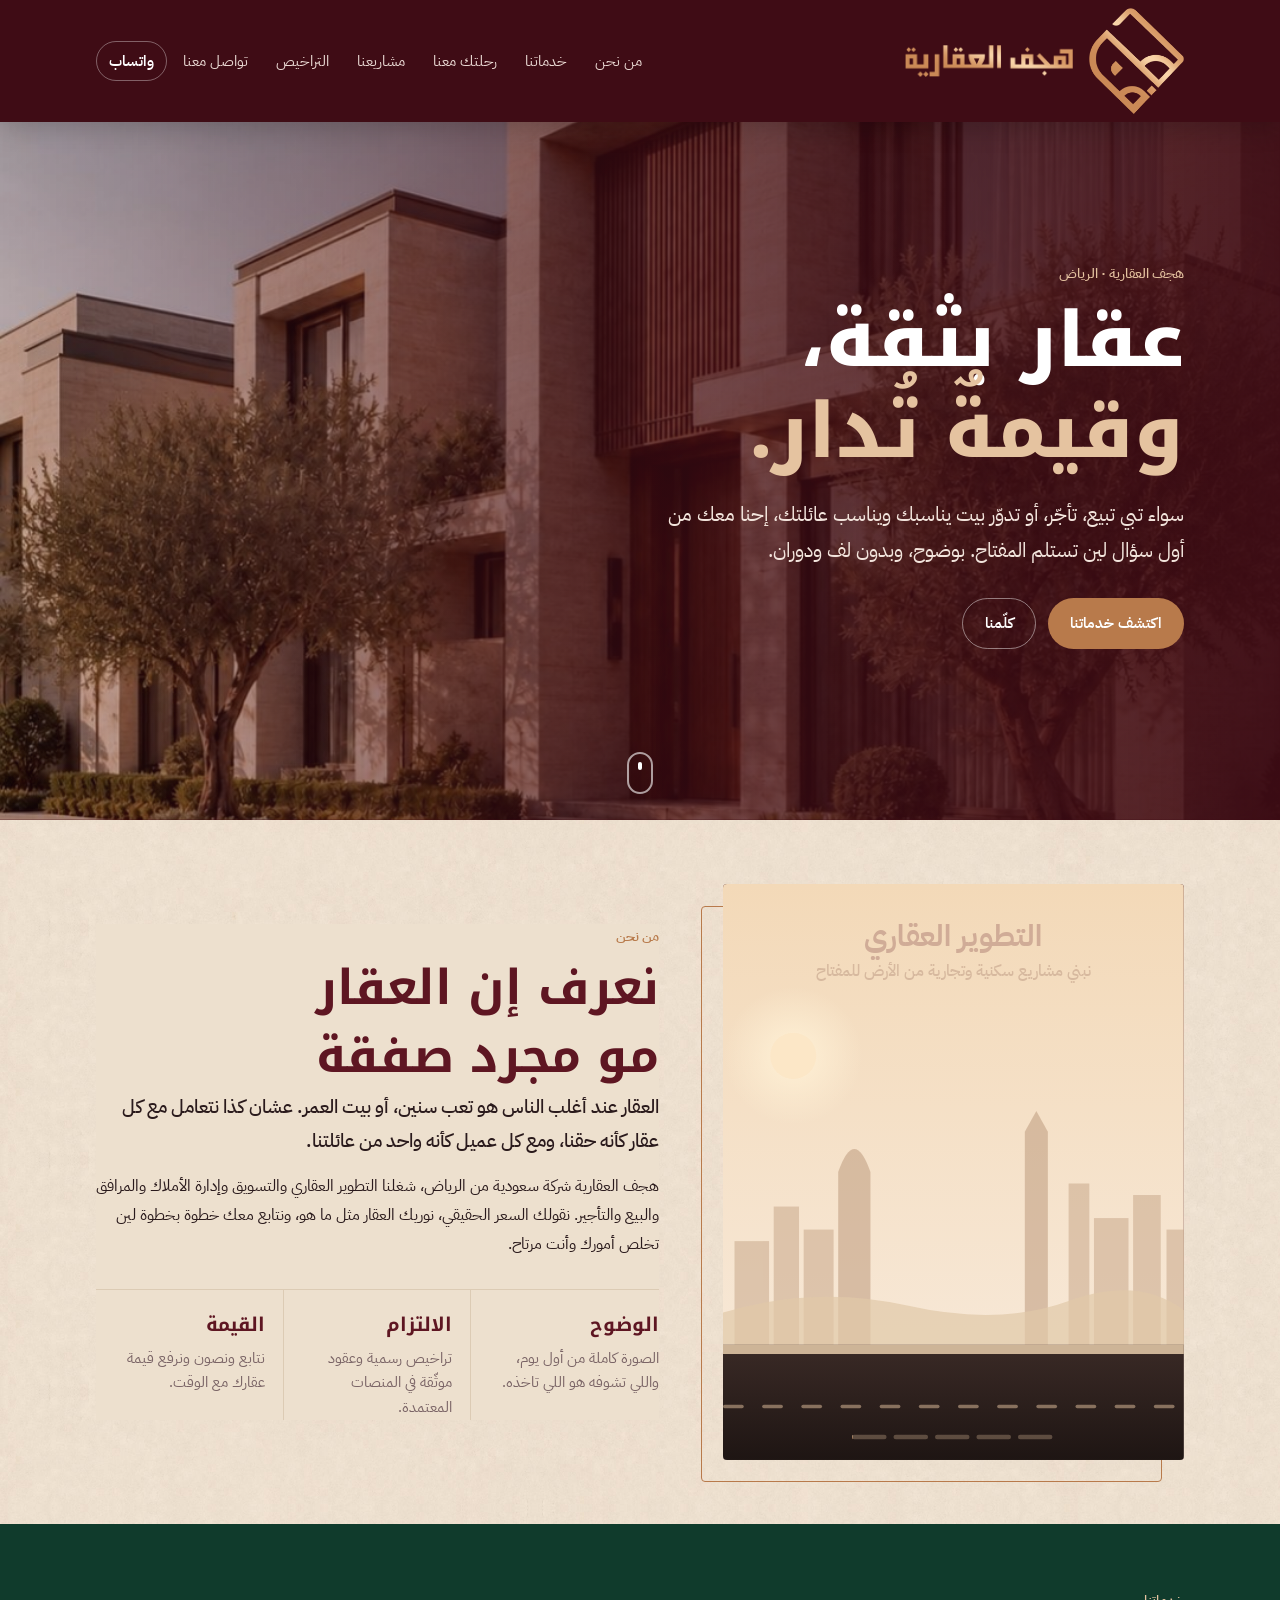
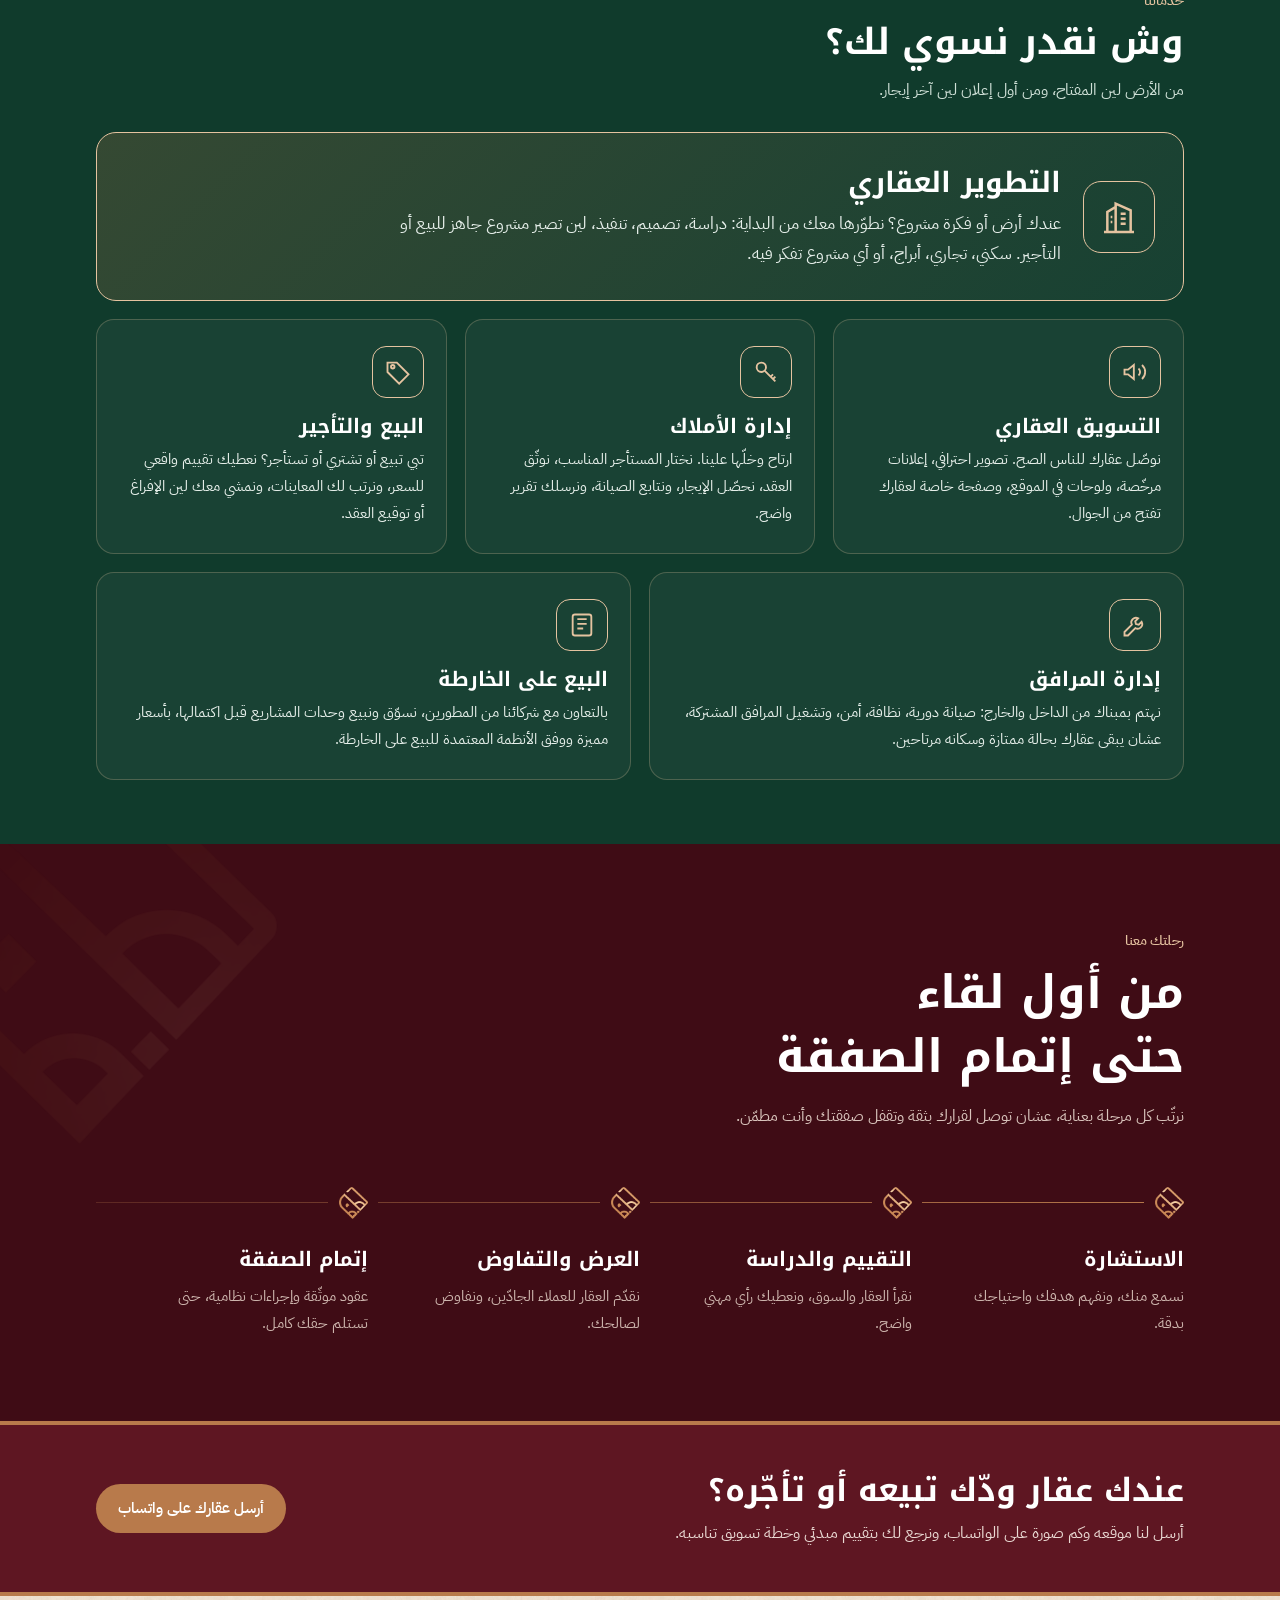
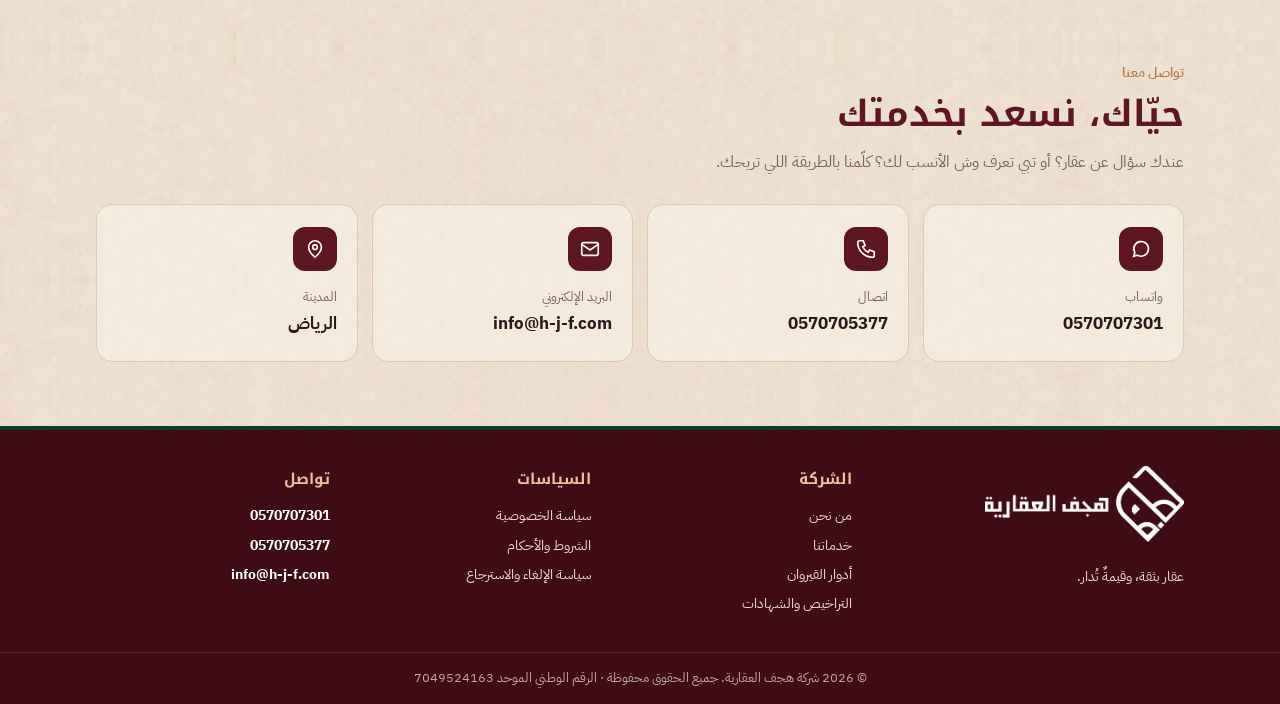
==== commit 739de77f: "About: detailed motion graphic of who HJF is and its services Co-Authored-By: Claude Opus 5.5 <norep" ====
--- a/index.html
+++ b/index.html
@@ -54,45 +54,7 @@
 
 <section class="s" id="about"><div class="wrap">
   <div class="about3">
-    <figure class="aimg amotion rv" aria-label="رسم متحرك يعرّف بهجف العقارية: شركة عقارية سعودية من الرياض">
-      <svg viewBox="0 0 400 500" role="img" aria-hidden="true">
-        <defs>
-          <linearGradient id="cu" x1="0" y1="0" x2="1" y2="1"><stop offset="0" stop-color="#C98A58"/><stop offset=".55" stop-color="#F3CFA2"/><stop offset="1" stop-color="#C5824F"/></linearGradient>
-          <radialGradient id="glow" cx=".5" cy=".35" r=".7"><stop offset="0" stop-color="#6B1C2A"/><stop offset="1" stop-color="#3F0C15"/></radialGradient>
-        </defs>
-        <rect width="400" height="500" fill="url(#glow)"/>
-        <g class="grid" stroke="#E5C3A0" stroke-opacity=".07">
-          <path d="M0 100H400M0 200H400M0 300H400M100 0V500M200 0V500M300 0V500"/>
-        </g>
-        <!-- plot / land -->
-        <path class="d d1" d="M40 380H360" stroke="url(#cu)" stroke-width="2"/>
-        <path class="d d1" d="M70 380l20-14h220l20 14" stroke="url(#cu)" stroke-width="1.4" fill="none"/>
-        <!-- buildings -->
-        <g fill="none" stroke="url(#cu)" stroke-width="1.8" stroke-linejoin="round">
-          <path class="d d2" d="M95 366V250h60v116"/>
-          <path class="d d2" d="M108 270h12M130 270h12M108 292h12M130 292h12M108 314h12M130 314h12M108 336h12M130 336h12"/>
-          <path class="d d3" d="M170 366V150l40-28 40 28v216"/>
-          <path class="d d3" d="M185 175h14M221 175h14M185 205h14M221 205h14M185 235h14M221 235h14M185 265h14M221 265h14M185 295h14M221 295h14M198 366v-40h24v40"/>
-          <path class="d d4" d="M265 366V215h50v151"/>
-          <path class="d d4" d="M277 235h10M295 235h10M277 260h10M295 260h10M277 285h10M295 285h10M277 310h10M295 310h10M277 335h10M295 335h10"/>
-        </g>
-        <!-- crane -->
-        <g class="crane" fill="none" stroke="#E5C3A0" stroke-opacity=".55" stroke-width="1.3">
-          <path d="M330 366V110M318 110h70M330 110l-24 0M340 110v40"/>
-          <path d="M330 130l10-20M330 150l10-20M330 170l10-20M330 190l10-20"/>
-        </g>
-        <!-- mark -->
-        <image class="mk" href="img/mark-metal.png" x="176" y="52" width="48" height="54"/>
-        <!-- stage captions -->
-        <g class="cap" font-family="Noto Kufi Arabic, IBM Plex Sans Arabic, Tahoma, sans-serif" font-size="23" font-weight="700" fill="url(#cu)" text-anchor="middle">
-          <text class="c c1" x="200" y="440">شركة عقارية سعودية</text>
-          <text class="c c2" x="200" y="440">من قلب الرياض</text>
-          <text class="c c3" x="200" y="440">نطوّر، نسوّق، وندير</text>
-          <text class="c c4" x="200" y="440">عقار بثقة، وقيمةٌ تُدار</text>
-        </g>
-        <g class="dots" fill="#E5C3A0"><circle class="p p1" cx="170" cy="470" r="3.5"/><circle class="p p2" cx="190" cy="470" r="3.5"/><circle class="p p3" cx="210" cy="470" r="3.5"/><circle class="p p4" cx="230" cy="470" r="3.5"/></g>
-      </svg>
-    </figure>
+    <figure class="aimg amotion rv" id="hjfMotion" role="img" aria-label="رسم متحرك يعرّف بهجف العقارية وخدماتها: التطوير، التسويق، إدارة الأملاك، إدارة المرافق، والبيع على الخارطة"></figure>
     <div class="atext">
       <div class="eyebrow c rv">من نحن</div>
       <h2 class="big rv">نعرف إن العقار<br>مو مجرد صفقة</h2>
@@ -215,6 +177,7 @@
   <div class="copy">© <span id="yr">2026</span> شركة هجف العقارية. جميع الحقوق محفوظة · الرقم الوطني الموحد <span class="ltr">7049524163</span></div>
 </footer>
 
+<script src="about-motion.js?v=1" defer></script>
 <script src="site.js?v=6"></script>
 </body>
 </html>
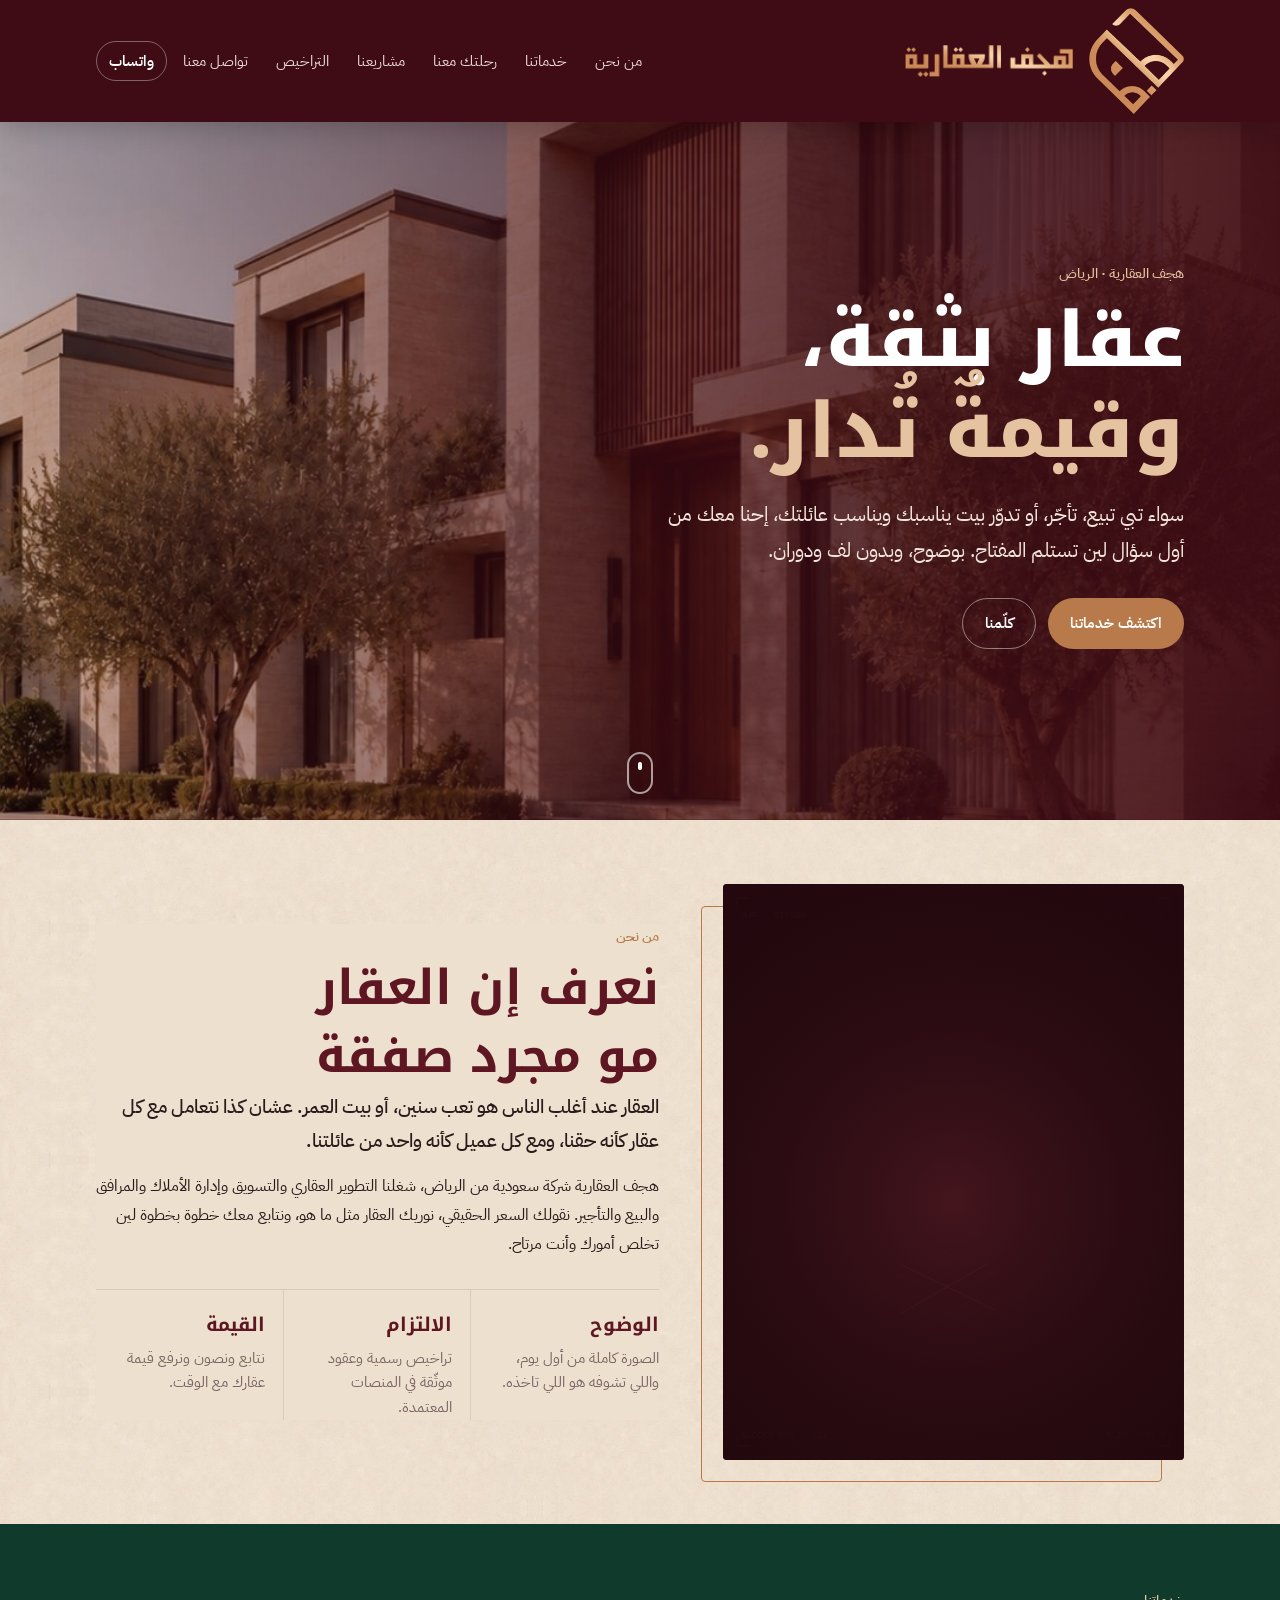
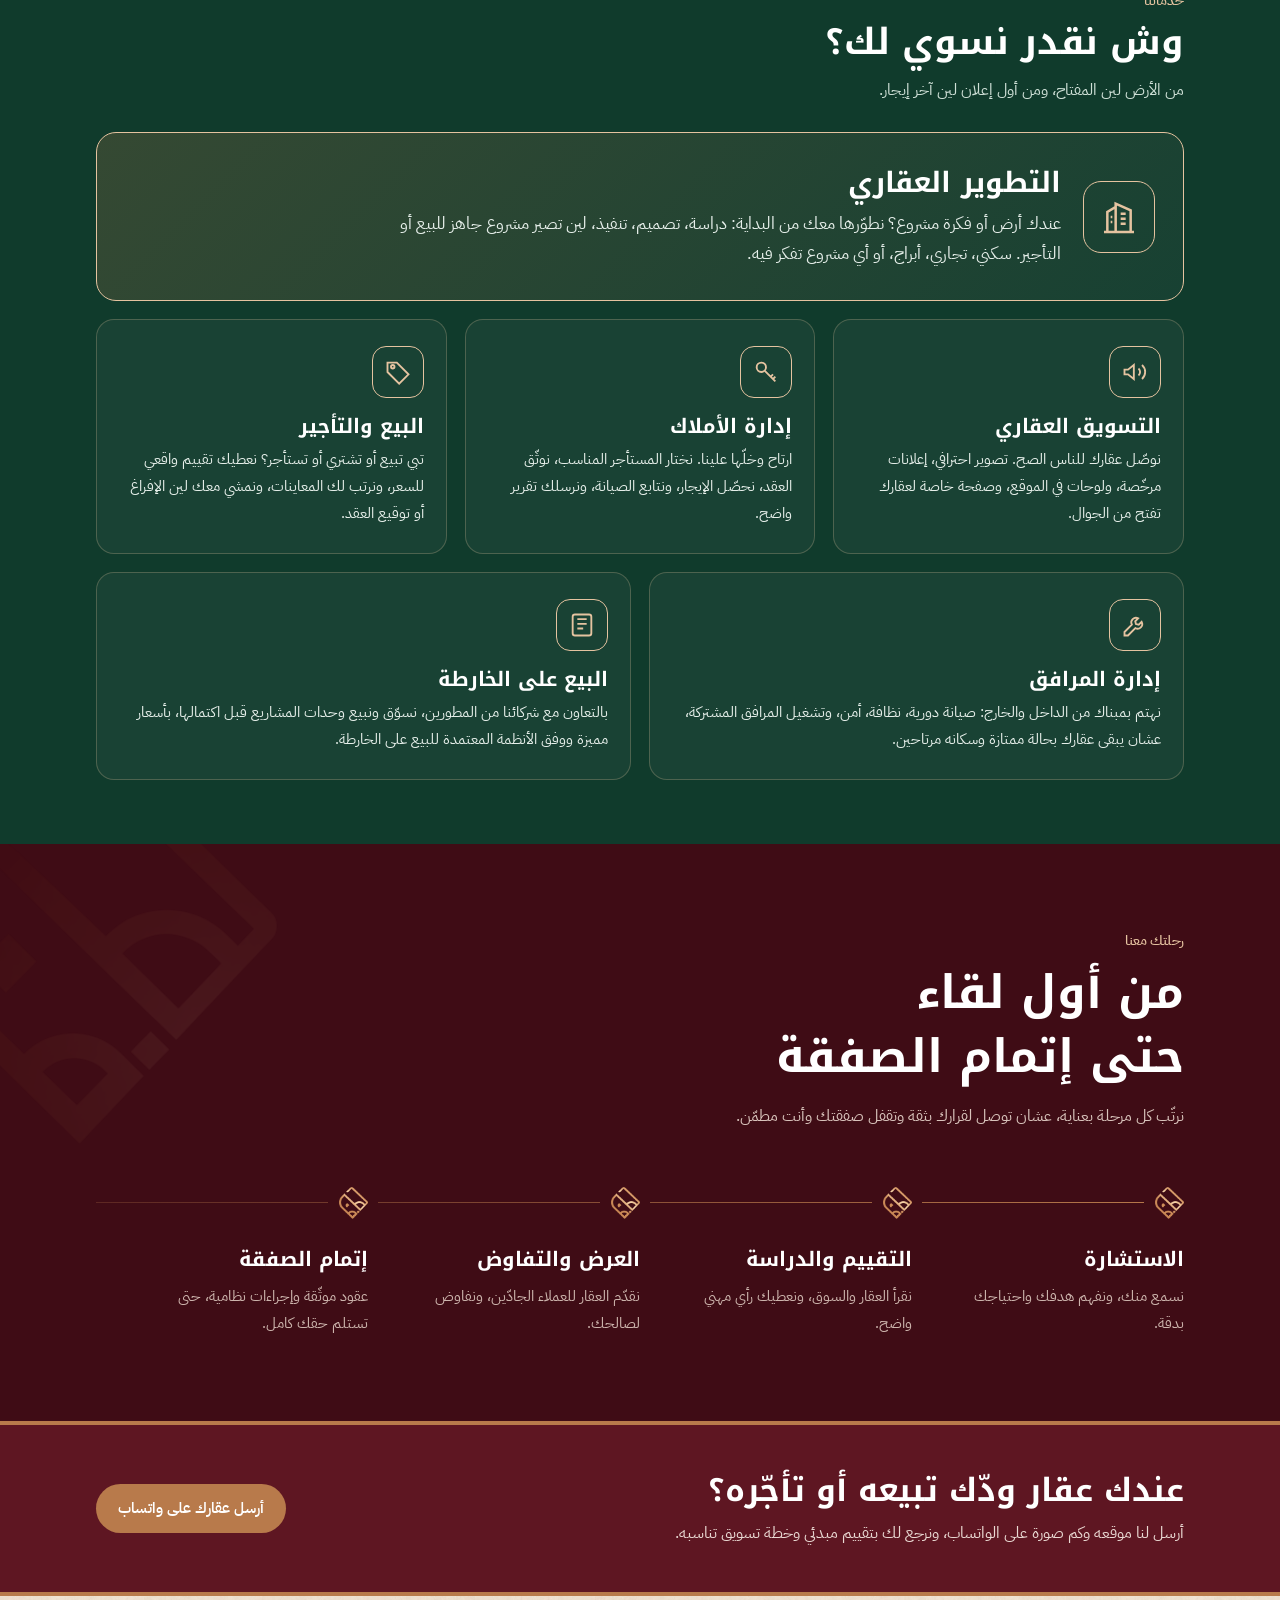
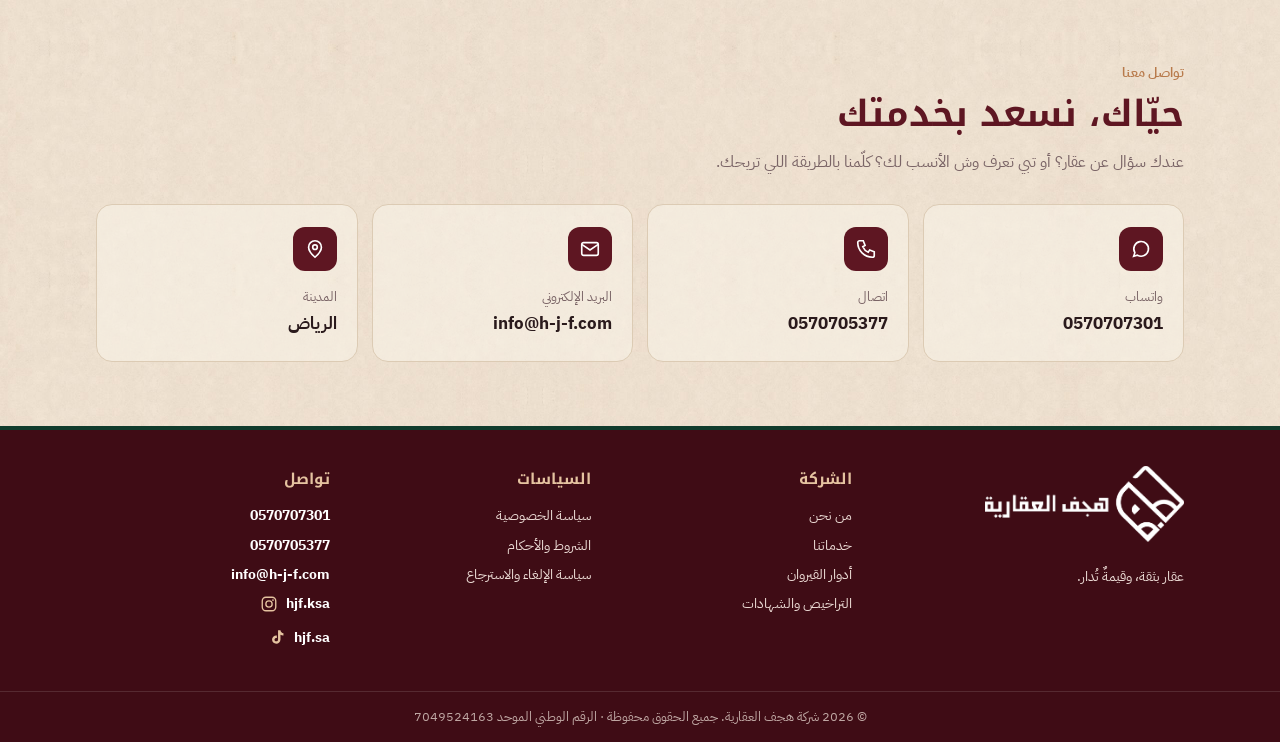
==== commit 120f3f33: "About: 3D wireframe block-assembly motion; footer Instagram/TikTok links Co-Authored-By: Claude Opus" ====
--- a/index.html
+++ b/index.html
@@ -13,7 +13,7 @@
 <link rel="icon" href="img/logo-copper.png">
 <link rel="preconnect" href="https://fonts.googleapis.com">
 <link rel="stylesheet" href="https://fonts.googleapis.com/css2?family=IBM+Plex+Sans+Arabic:wght@400;500;600&family=Noto+Kufi+Arabic:wght@500;700;800&display=swap">
-<link rel="stylesheet" href="style.css?v=6">
+<link rel="stylesheet" href="style.css?v=7">
 <script type="application/ld+json">
 {"@context":"https://schema.org","@type":"RealEstateAgent","name":"شركة هجف العقارية","alternateName":"HJF Real Estate",
  "telephone":["+966570705377","+966570707301"],"email":"info@h-j-f.com","url":"https://h-j-f.com",
@@ -171,13 +171,15 @@
         <li><a href="https://wa.me/966570707301"><b>0570707301</b></a></li>
         <li><a href="tel:+966570705377"><b>0570705377</b></a></li>
         <li><a href="mailto:info@h-j-f.com"><b>info@h-j-f.com</b></a></li>
+        <li class="soc"><a href="https://www.instagram.com/hjf.ksa/" target="_blank" rel="noopener" aria-label="إنستغرام هجف العقارية"><svg viewBox="0 0 24 24" aria-hidden="true"><rect x="3" y="3" width="18" height="18" rx="5" fill="none" stroke="currentColor" stroke-width="1.8"/><circle cx="12" cy="12" r="4.2" fill="none" stroke="currentColor" stroke-width="1.8"/><circle cx="17.3" cy="6.7" r="1.2" fill="currentColor"/></svg><b>hjf.ksa</b></a></li>
+        <li class="soc"><a href="https://www.tiktok.com/@hjf.sa" target="_blank" rel="noopener" aria-label="تيك توك هجف العقارية"><svg viewBox="0 0 24 24" aria-hidden="true"><path fill="currentColor" d="M16.6 3c.4 2.2 1.8 3.7 4 3.9v3.2c-1.5.1-2.8-.3-4-1.1v6.3c0 3.4-2.6 5.7-5.6 5.7-3.2 0-5.6-2.5-5.6-5.6 0-3.4 3-5.9 6.4-5.4v3.3c-1.4-.4-3.1.6-3.1 2.2 0 1.3 1 2.3 2.3 2.3 1.4 0 2.4-1 2.4-2.6V3h3.2z"/></svg><b>hjf.sa</b></a></li>
       </ul>
     </div>
   </div>
   <div class="copy">© <span id="yr">2026</span> شركة هجف العقارية. جميع الحقوق محفوظة · الرقم الوطني الموحد <span class="ltr">7049524163</span></div>
 </footer>
 
-<script src="about-motion.js?v=1" defer></script>
-<script src="site.js?v=6"></script>
+<script src="about-motion.js?v=2" defer></script>
+<script src="site.js?v=7"></script>
 </body>
 </html>
--- a/style.css
+++ b/style.css
@@ -374,3 +374,9 @@
   .amotion .c{animation:none}.amotion .c4{opacity:1}.amotion .p{animation:none}.amotion .p4{opacity:1}
 }
 @media (max-width:900px){.aimg.amotion{aspect-ratio:4/5;max-width:340px;margin-inline:auto 22px}}
+/* footer social */
+footer li.soc a{display:inline-flex;align-items:center;gap:8px;direction:ltr}
+footer li.soc svg{width:18px;height:18px;color:var(--copper-soft);flex:none}
+footer li.soc a:hover svg{color:#fff}
+/* about motion canvas */
+.aimg.amotion canvas{position:relative;display:block;width:100%;height:100%;border-radius:4px}
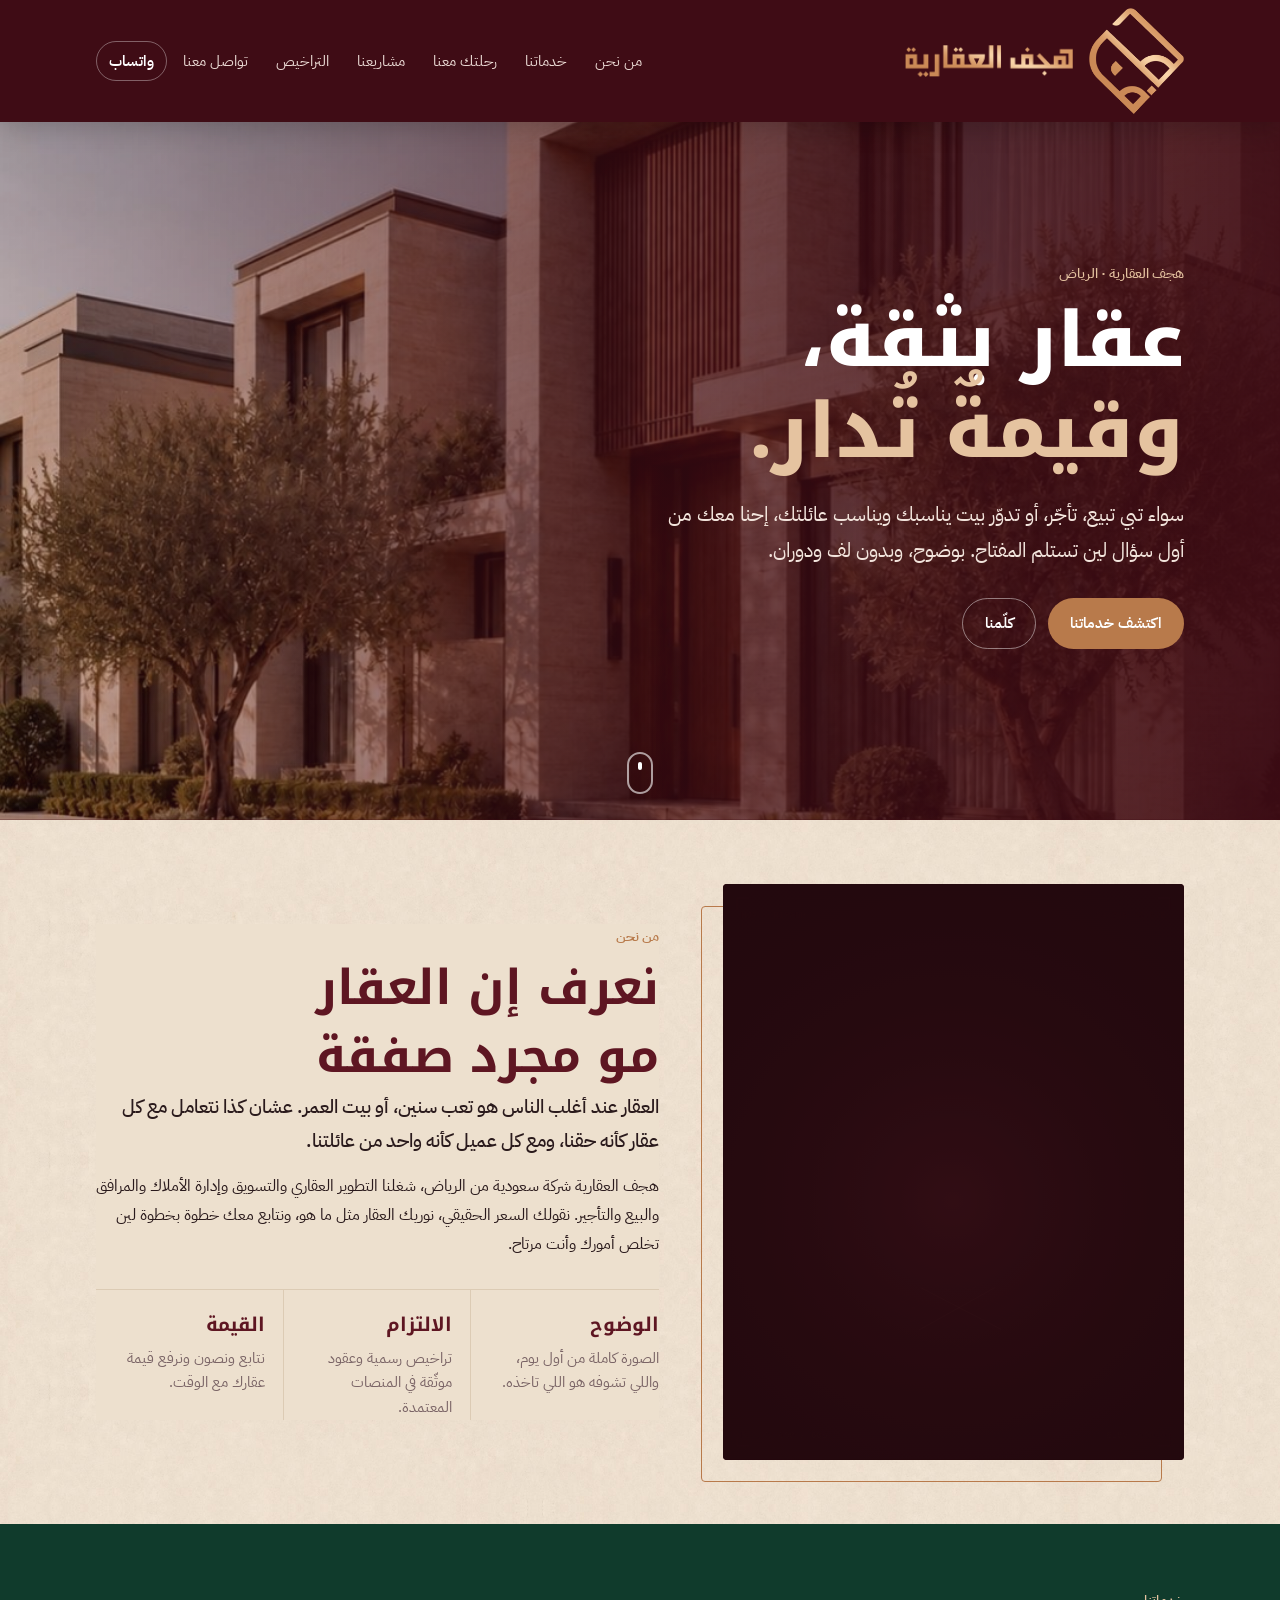
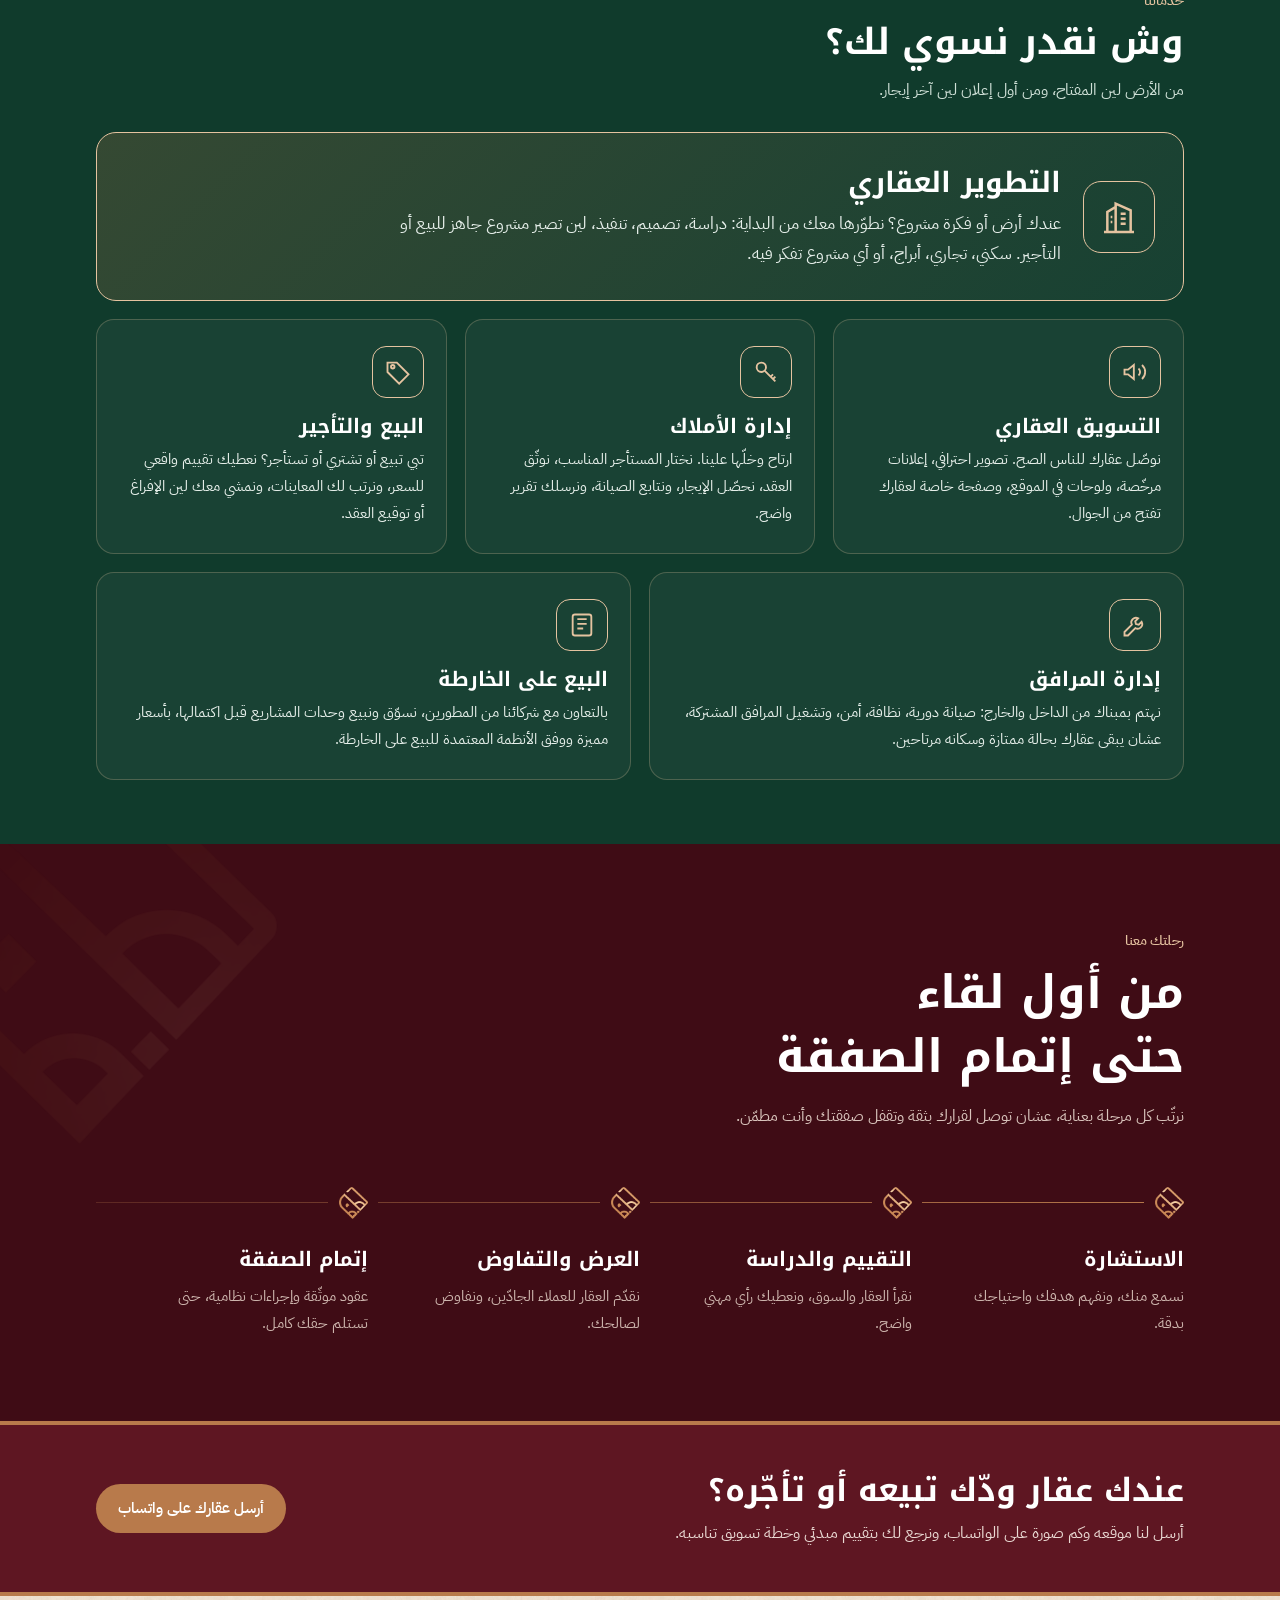
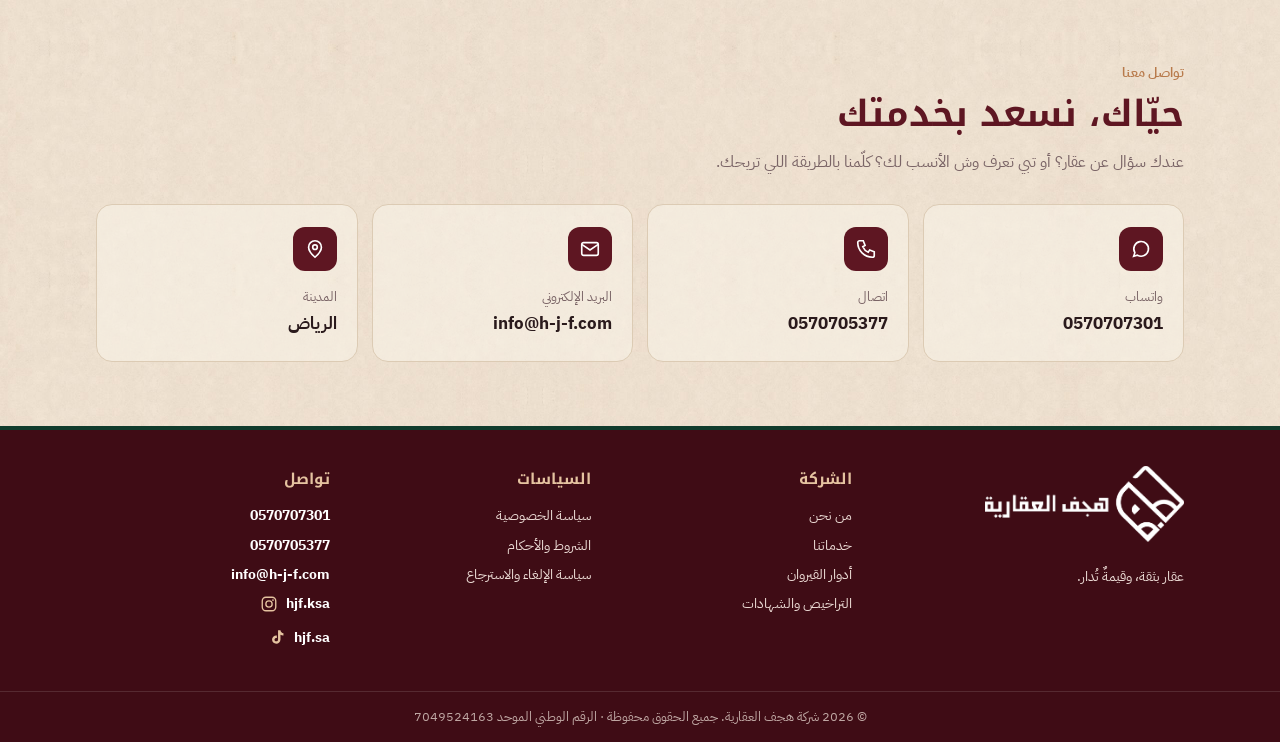
==== commit 5f3e78ca: "About motion: realistic tower massing and a photoreal reveal in the final seconds Co-Authored-By: Cl" ====
--- a/index.html
+++ b/index.html
@@ -179,7 +179,7 @@
   <div class="copy">© <span id="yr">2026</span> شركة هجف العقارية. جميع الحقوق محفوظة · الرقم الوطني الموحد <span class="ltr">7049524163</span></div>
 </footer>
 
-<script src="about-motion.js?v=2" defer></script>
+<script src="about-motion.js?v=3" defer></script>
 <script src="site.js?v=7"></script>
 </body>
 </html>
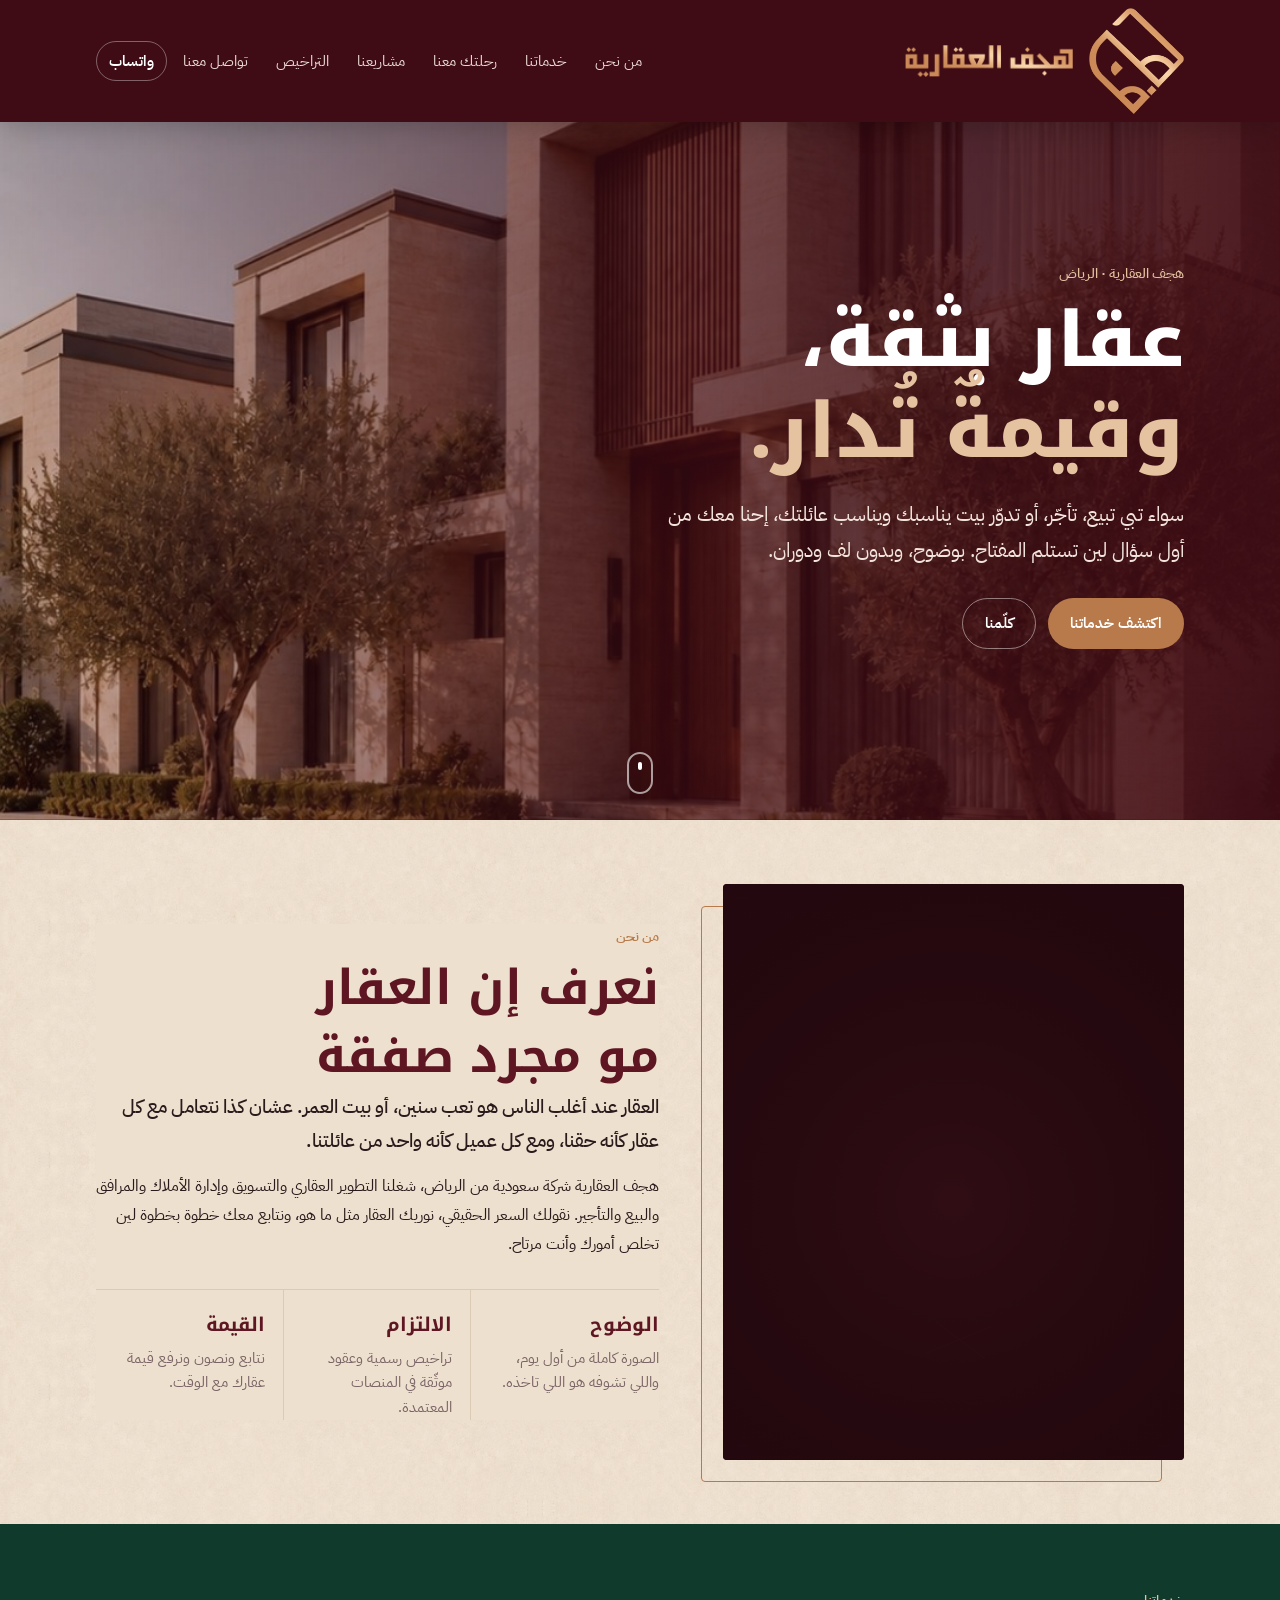
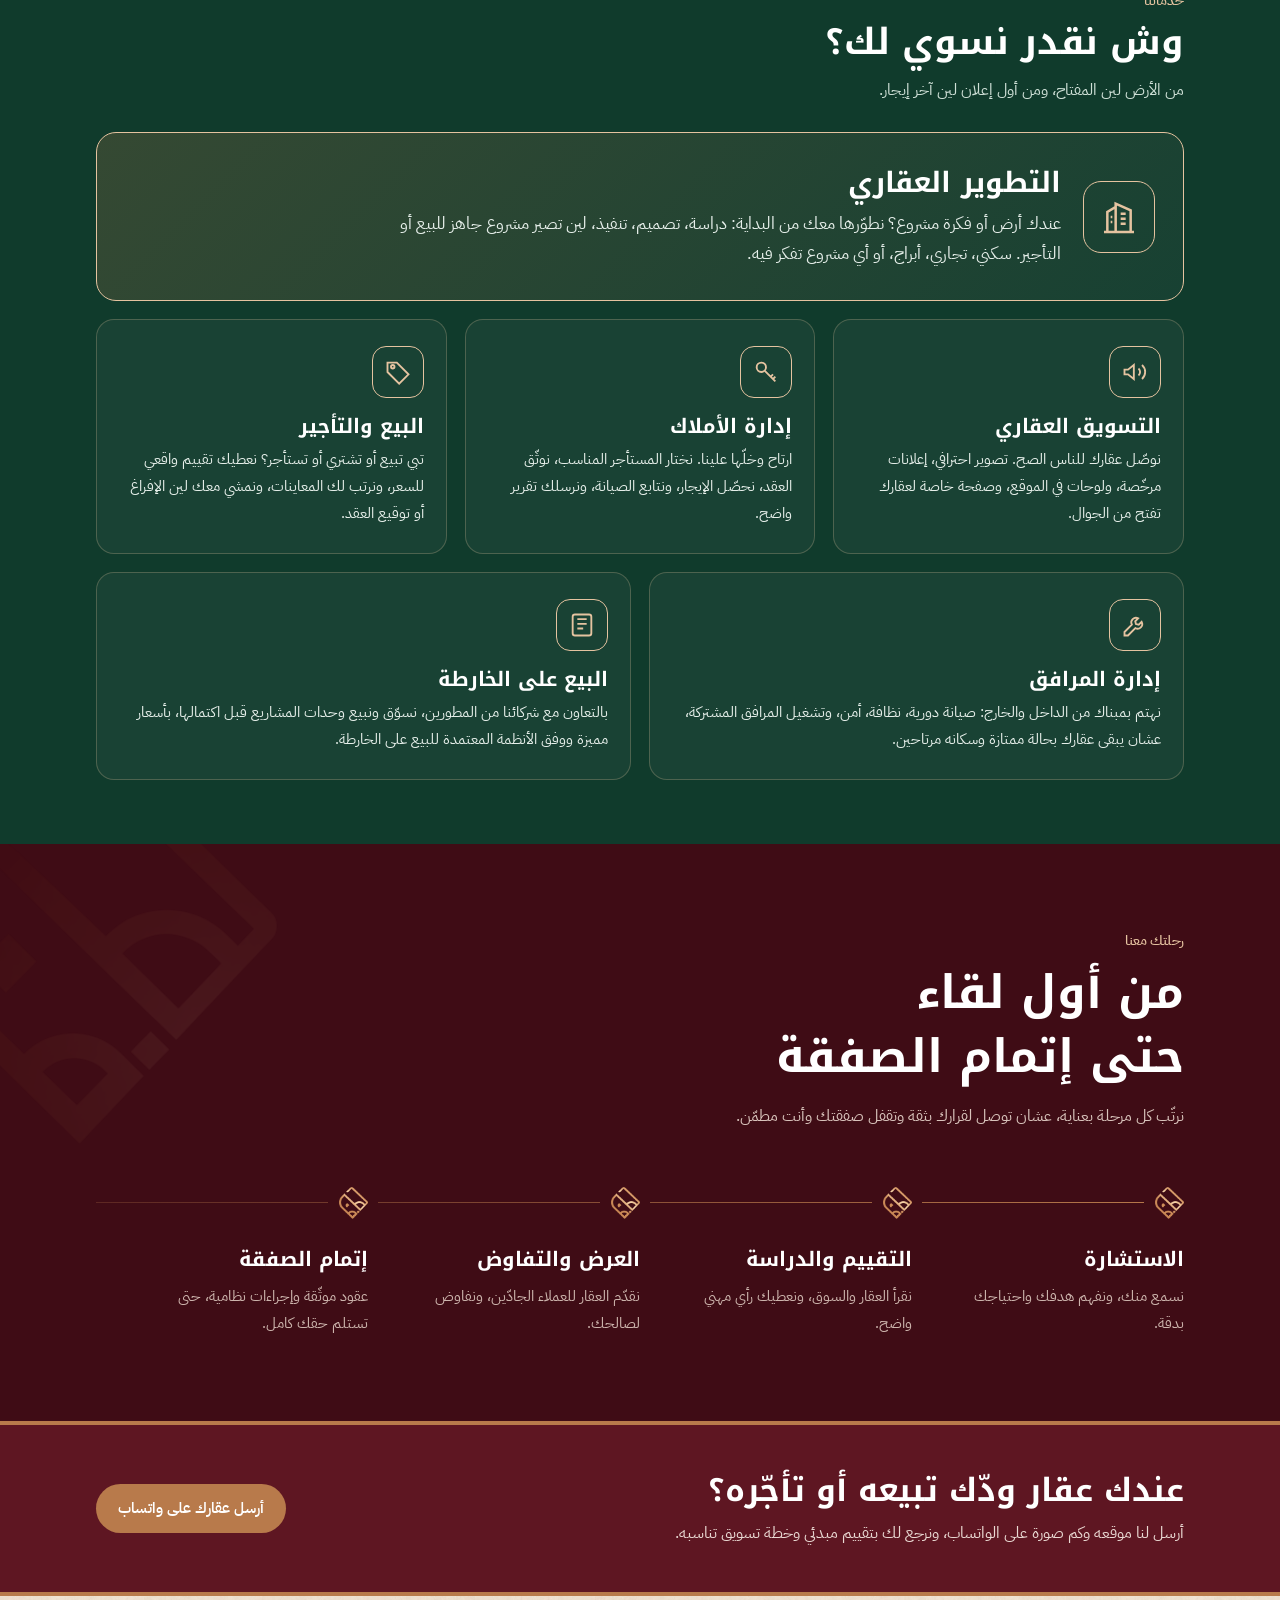
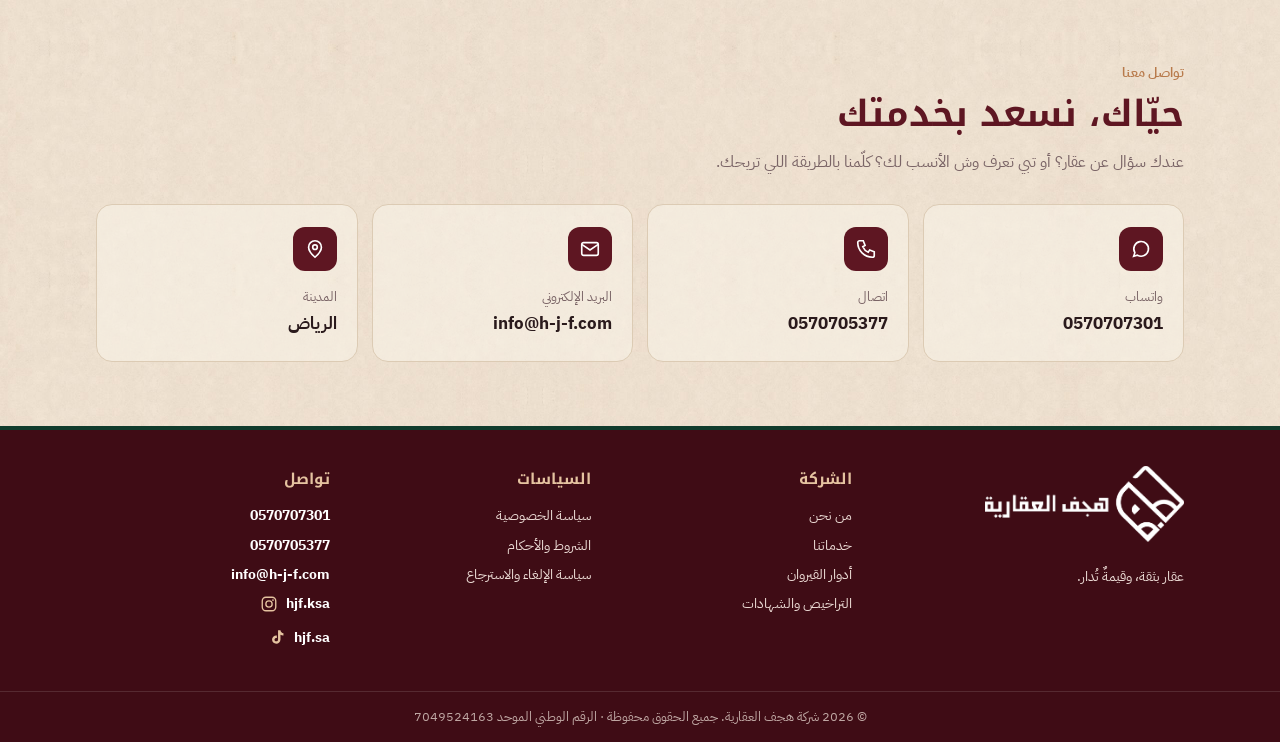
==== commit 74acdc9b: "About motion: 4,500-block realistic tower, King Fahd Road scene with Riyadh skyline, 6s real hold Co" ====
--- a/index.html
+++ b/index.html
@@ -179,7 +179,7 @@
   <div class="copy">© <span id="yr">2026</span> شركة هجف العقارية. جميع الحقوق محفوظة · الرقم الوطني الموحد <span class="ltr">7049524163</span></div>
 </footer>
 
-<script src="about-motion.js?v=3" defer></script>
+<script src="about-motion.js?v=4" defer></script>
 <script src="site.js?v=7"></script>
 </body>
 </html>
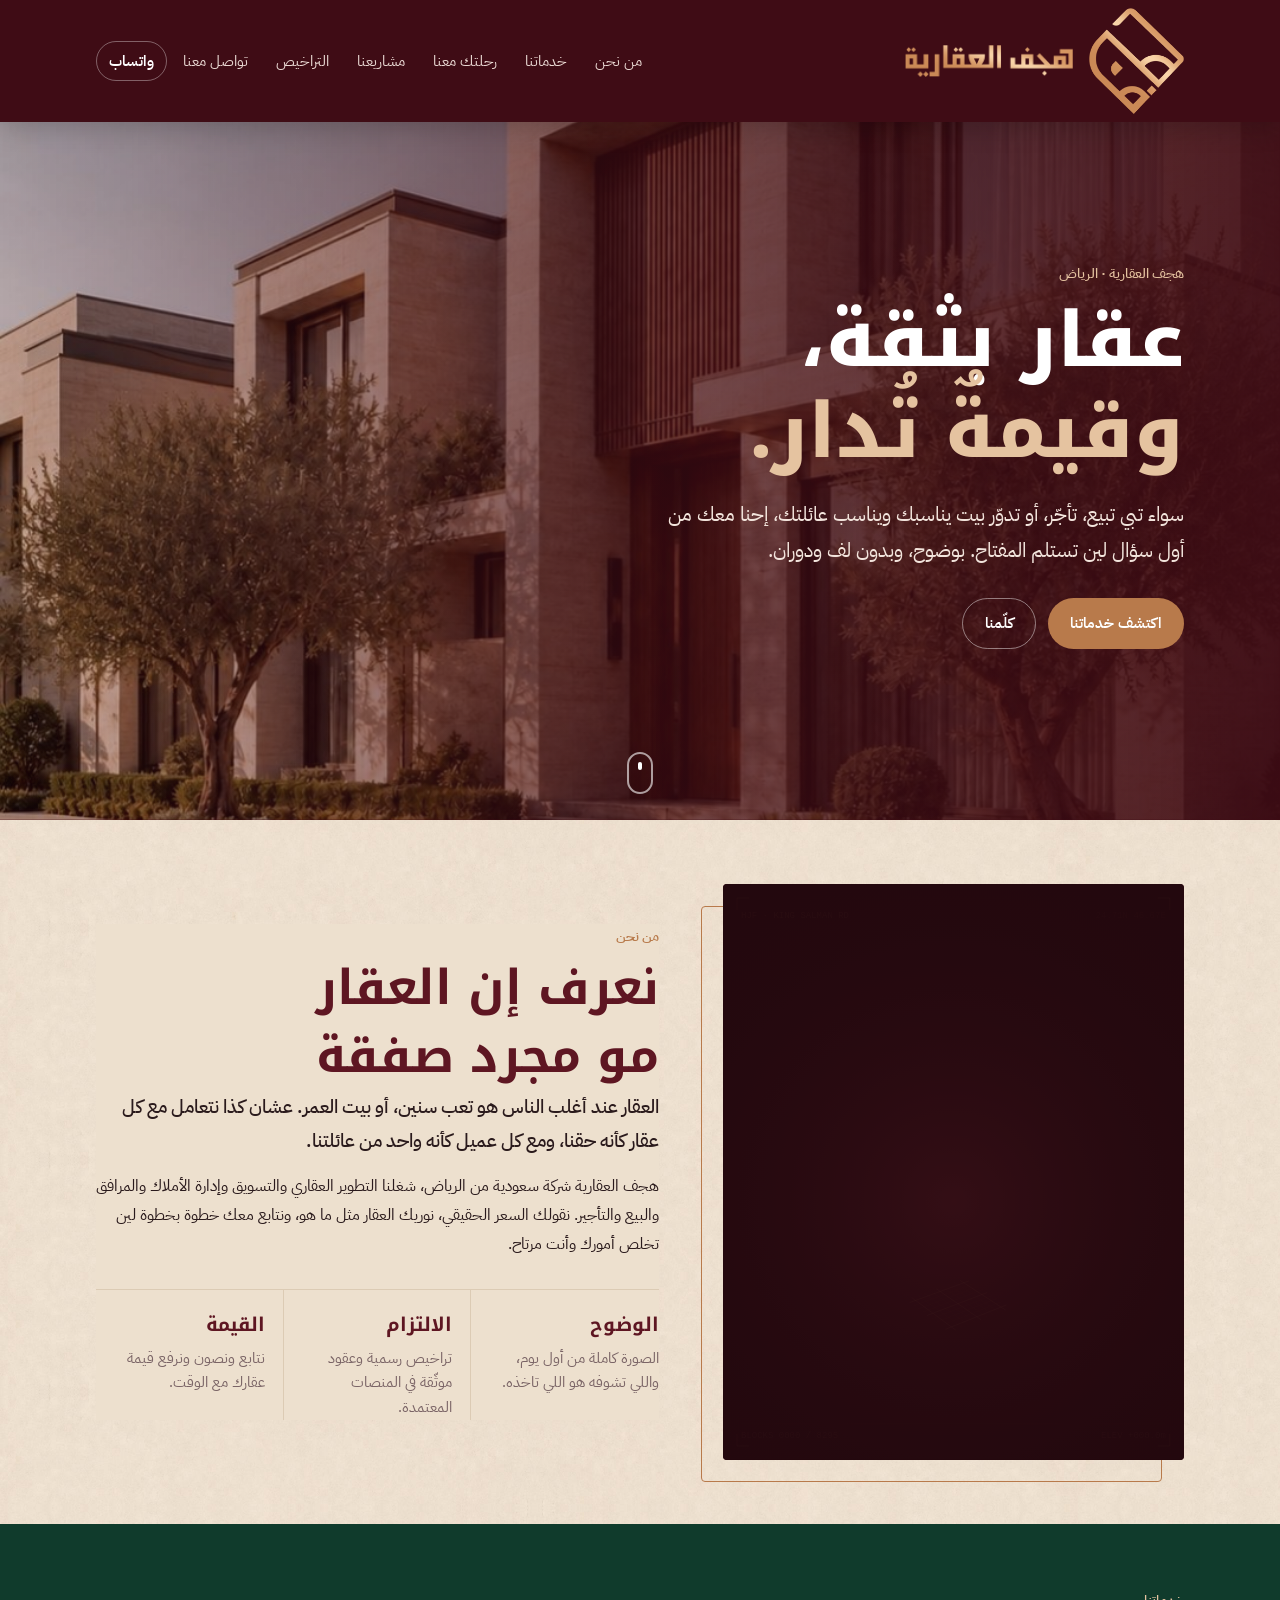
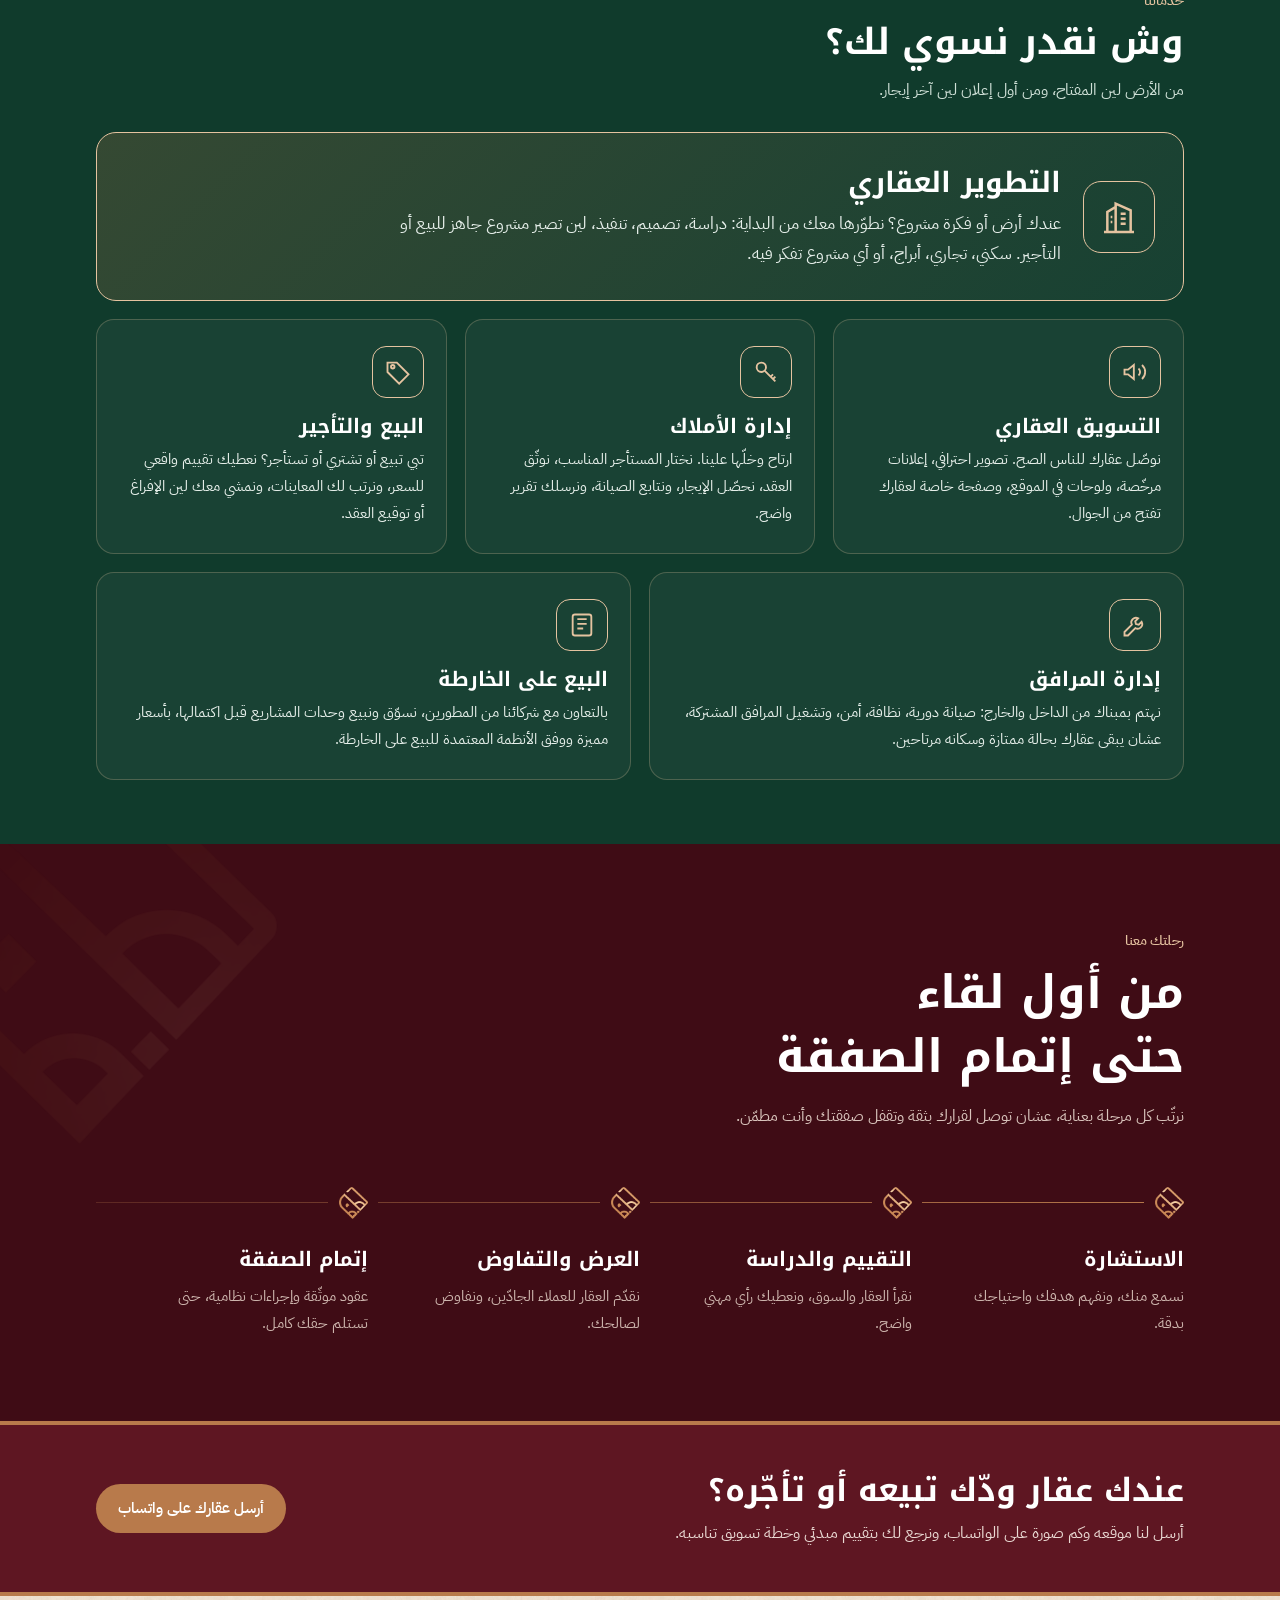
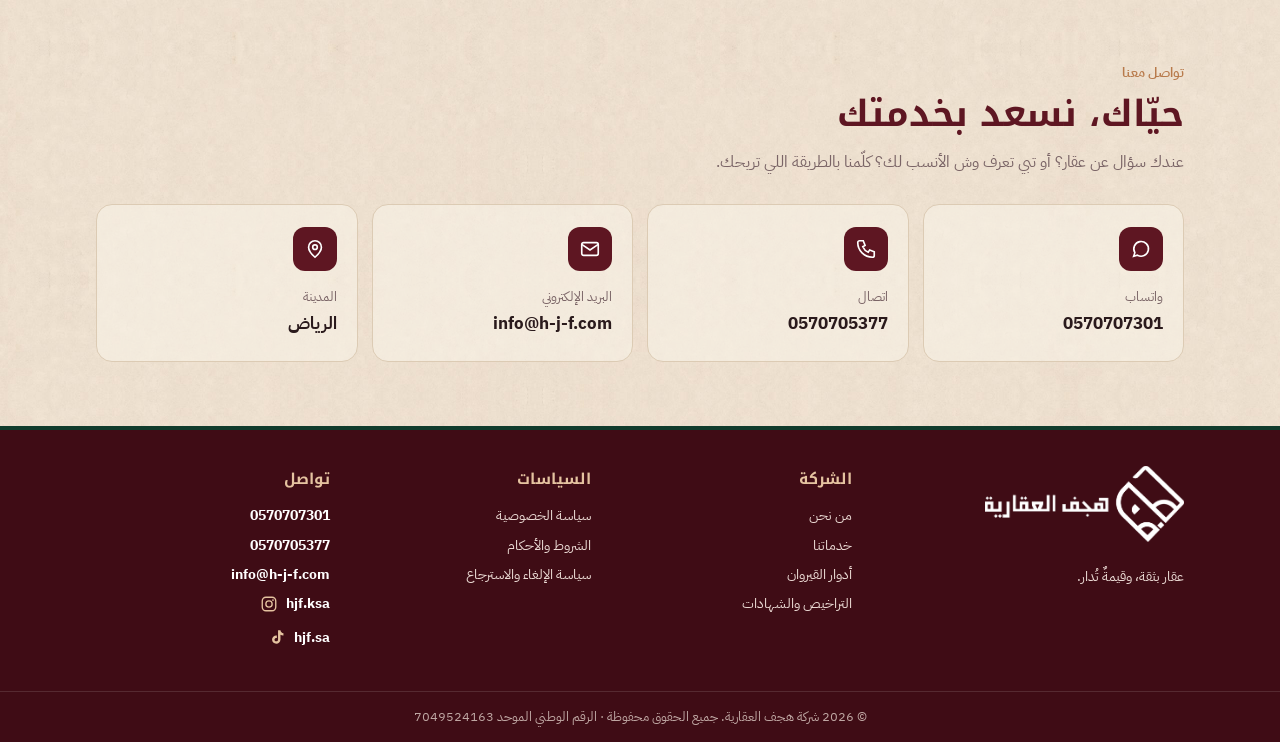
==== commit 315ddfe6: "About motion: 4D mashrabiya tower on King Salman Rd, hands over to 6s real footage Co-Authored-By: C" ====
--- a/index.html
+++ b/index.html
@@ -179,7 +179,7 @@
   <div class="copy">© <span id="yr">2026</span> شركة هجف العقارية. جميع الحقوق محفوظة · الرقم الوطني الموحد <span class="ltr">7049524163</span></div>
 </footer>
 
-<script src="about-motion.js?v=4" defer></script>
+<script src="about-motion.js?v=5" defer></script>
 <script src="site.js?v=7"></script>
 </body>
 </html>
